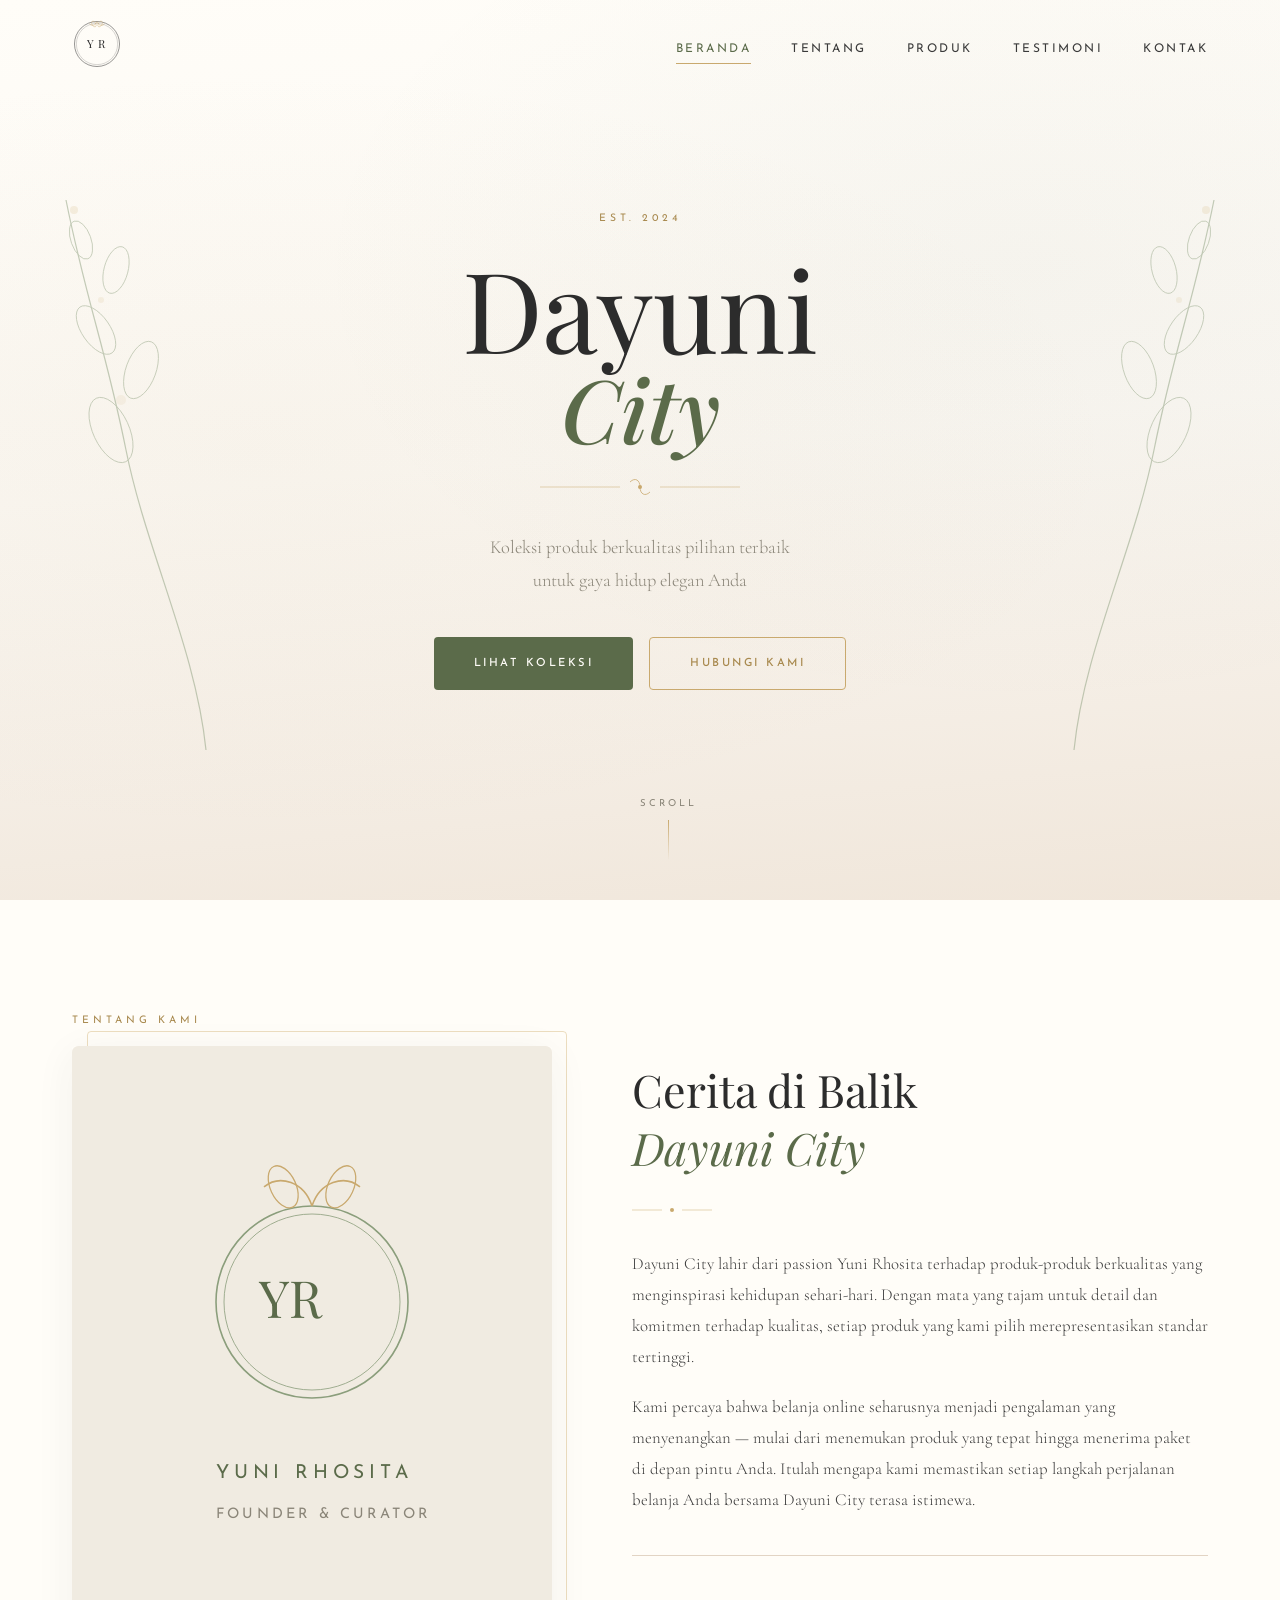
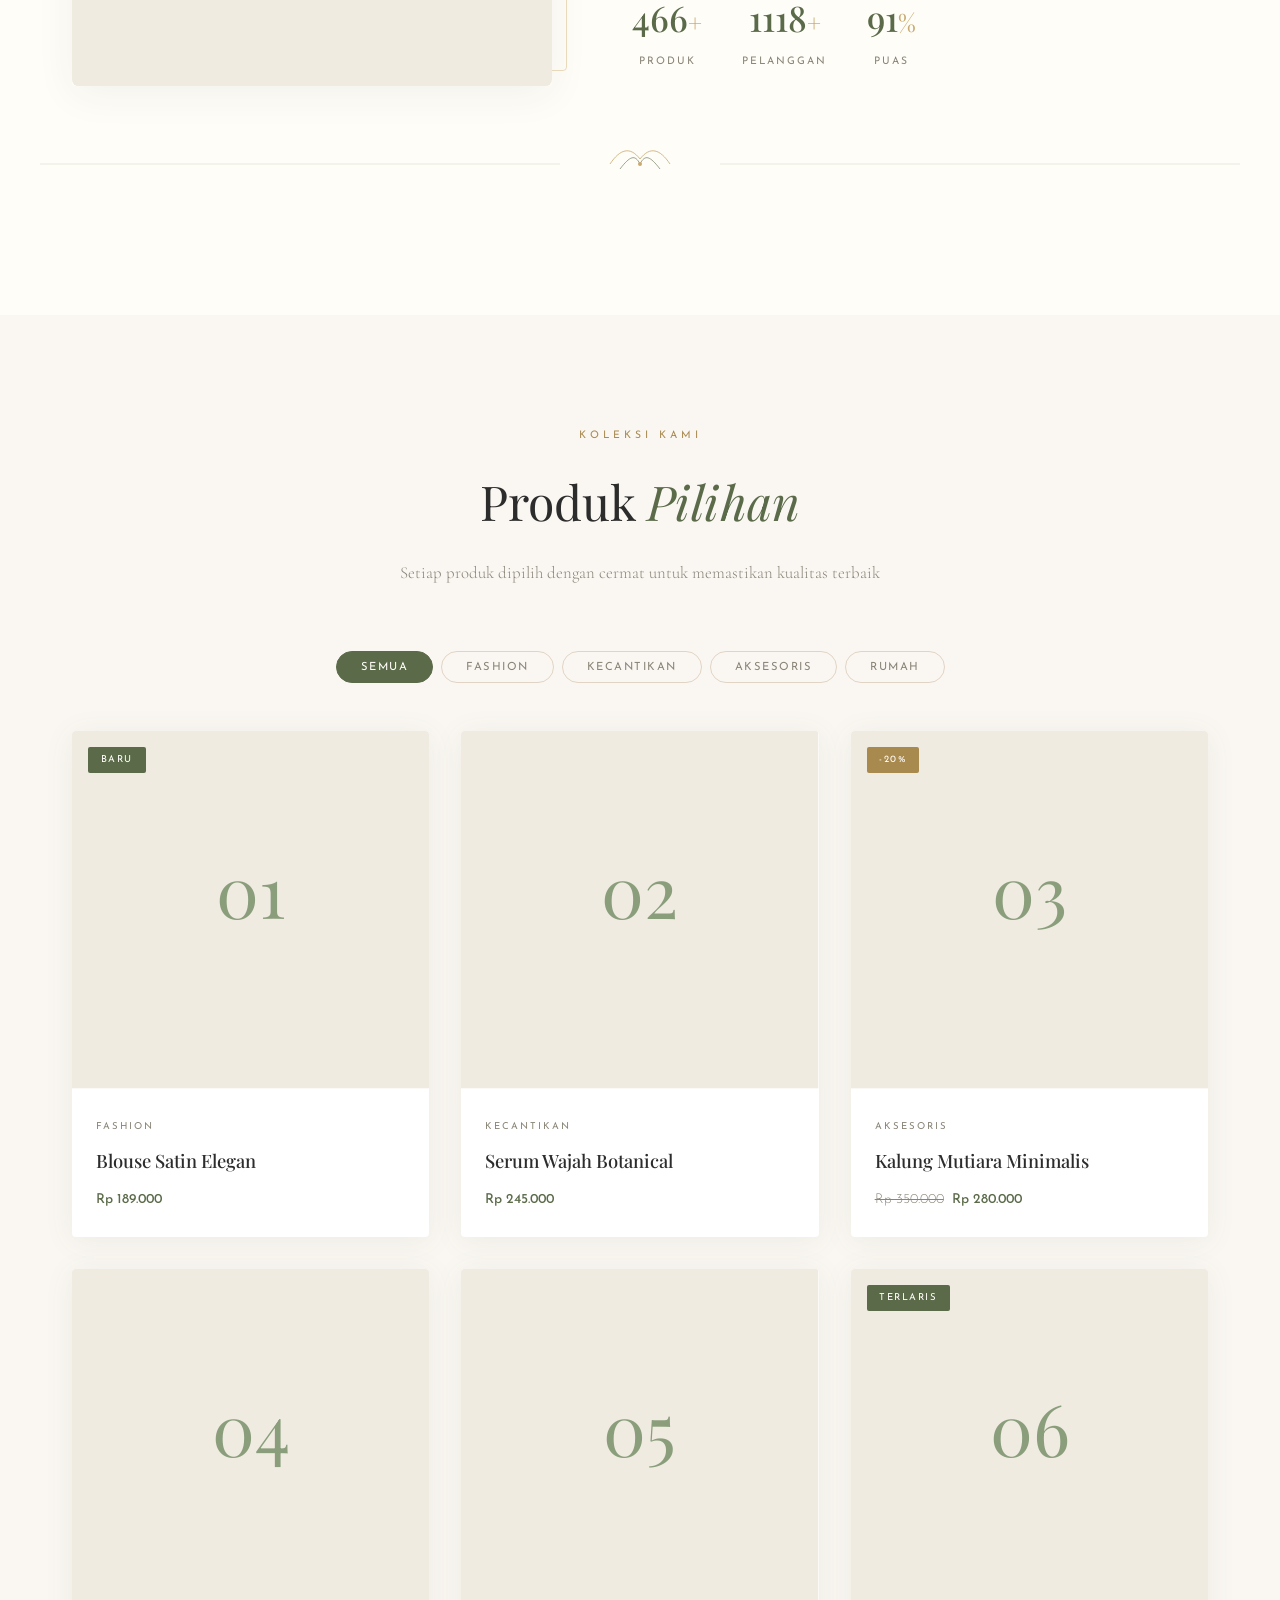
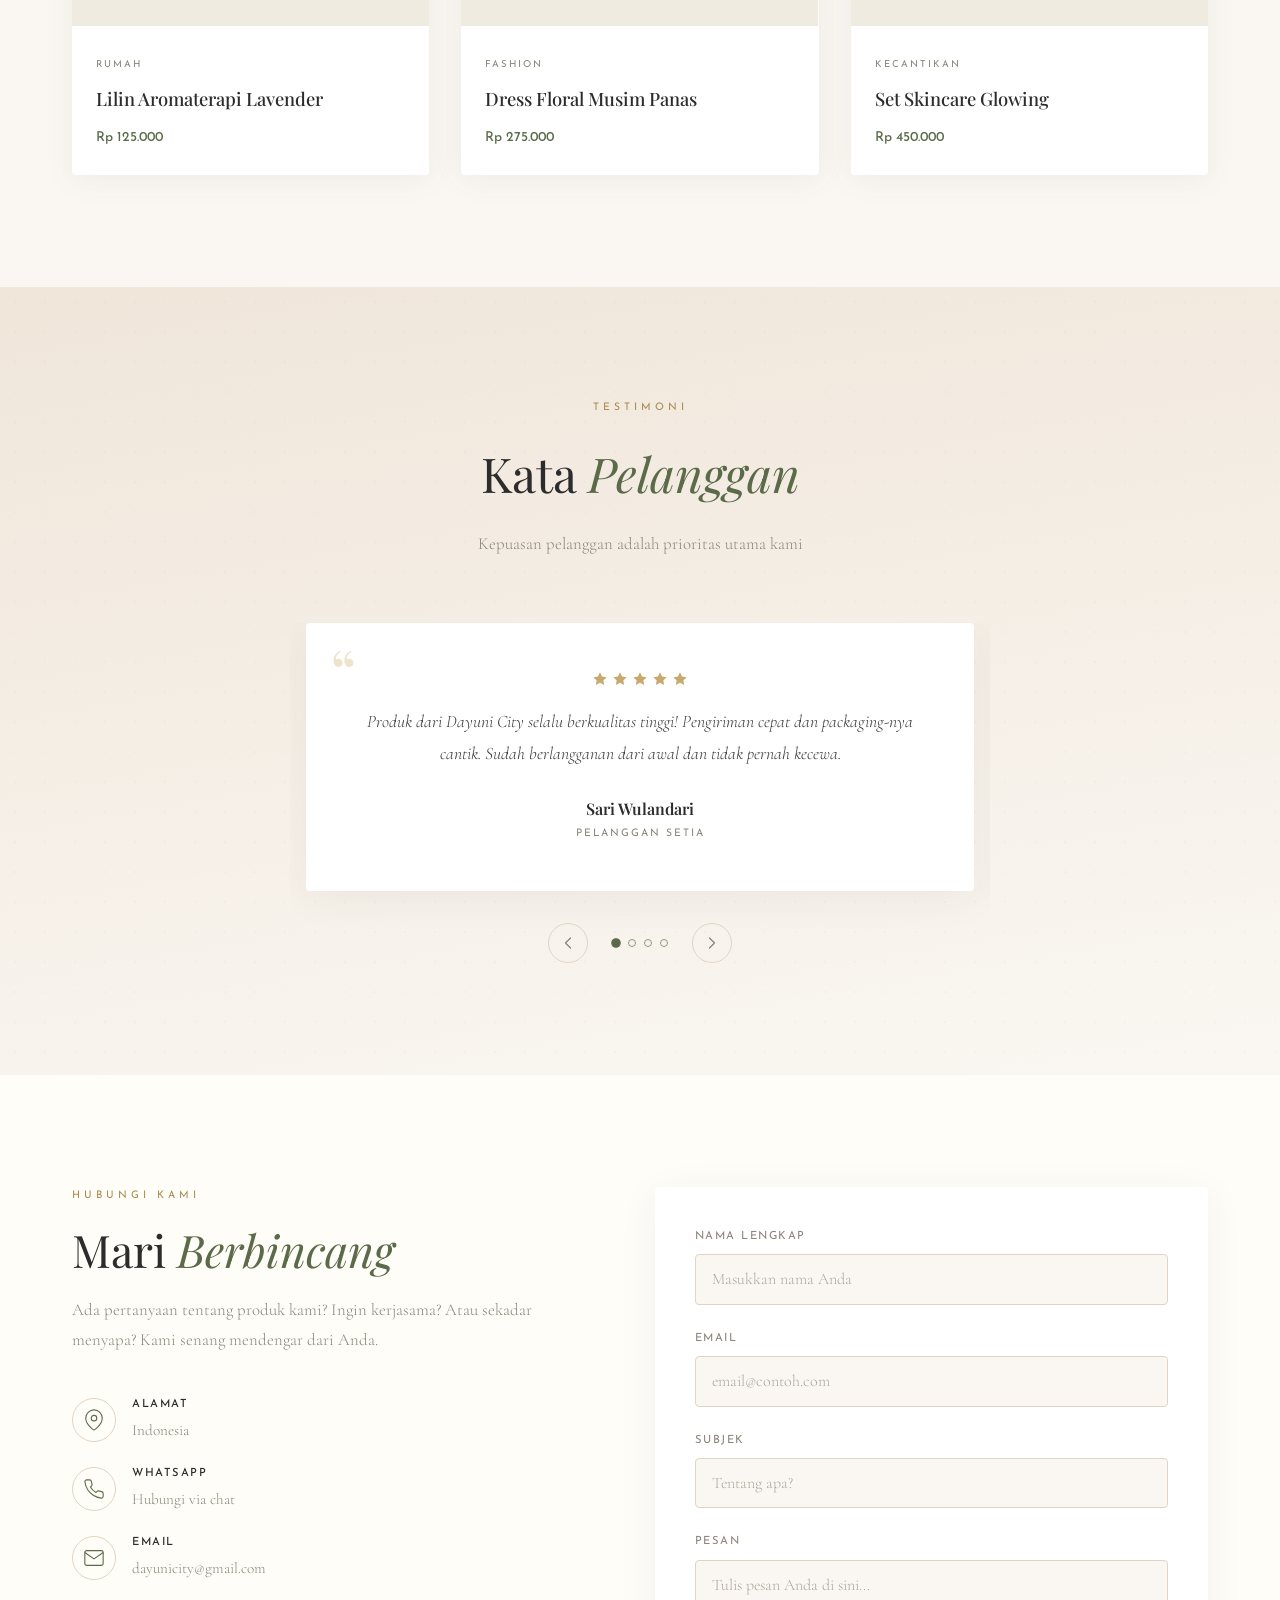
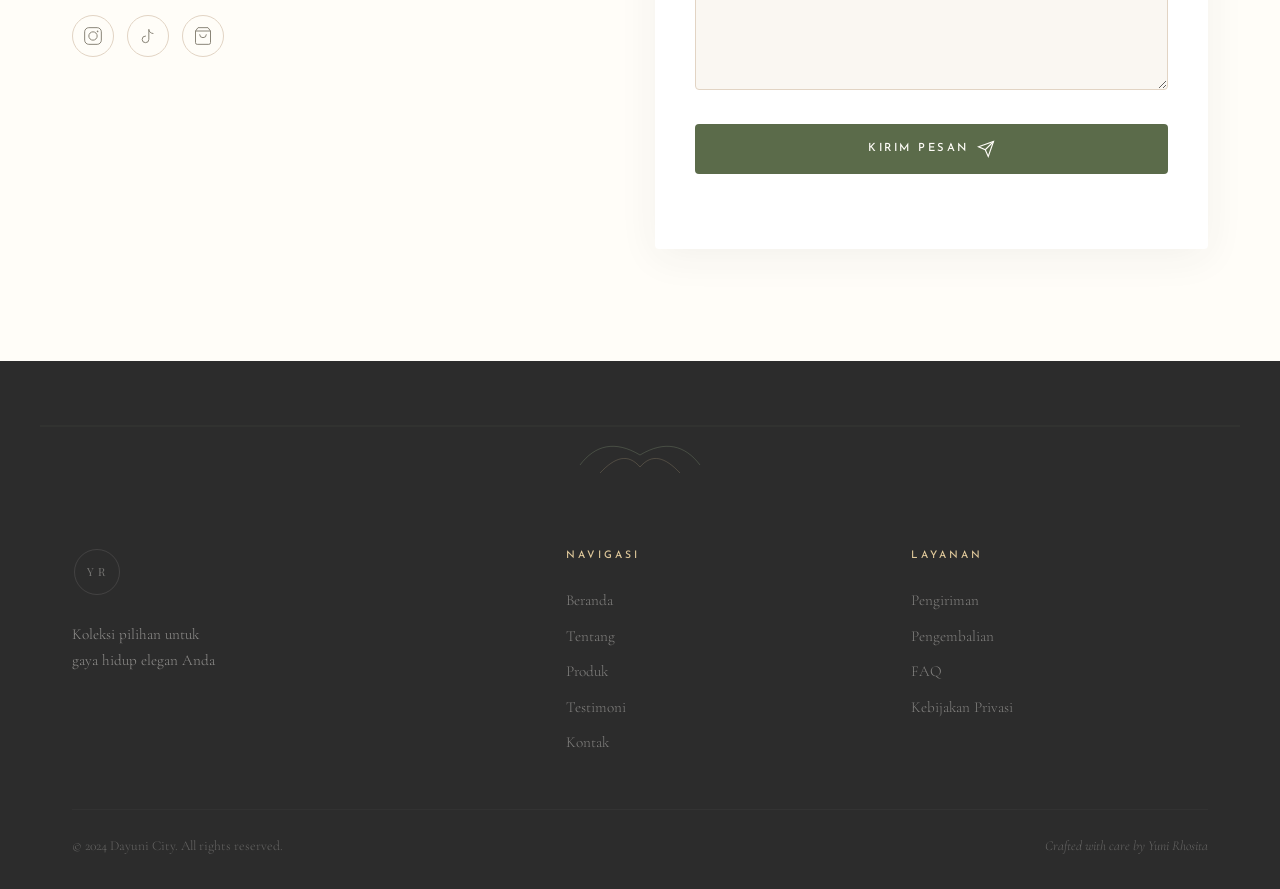
==== index.html @ 839a608d "Initial Dayuni City website - elegant botanical theme" ====
<!DOCTYPE html>
<html lang="id">
<head>
  <meta charset="UTF-8">
  <meta name="viewport" content="width=device-width, initial-scale=1.0">
  <title>Dayuni City — Olshop Terpercaya by Yuni Rhosita</title>
  <meta name="description" content="Dayuni City adalah toko online terpercaya yang menyediakan produk berkualitas pilihan Yuni Rhosita. Belanja mudah, aman, dan elegan.">
  <meta name="keywords" content="Dayuni City, Yuni Rhosita, olshop, toko online, belanja online, produk berkualitas">
  <meta name="author" content="Yuni Rhosita">
  <meta property="og:title" content="Dayuni City — Olshop Terpercaya">
  <meta property="og:description" content="Belanja produk berkualitas pilihan Yuni Rhosita. Aman, mudah, dan elegan.">
  <meta property="og:type" content="website">
  <link rel="preconnect" href="https://fonts.googleapis.com">
  <link rel="preconnect" href="https://fonts.gstatic.com" crossorigin>
  <link href="https://fonts.googleapis.com/css2?family=Cormorant+Garamond:ital,wght@0,300;0,400;0,500;0,600;0,700;1,300;1,400;1,500&family=Playfair+Display:ital,wght@0,400;0,500;0,600;0,700;1,400;1,500;1,600&family=Josefin+Sans:wght@300;400;500;600&display=swap" rel="stylesheet">
  <link rel="stylesheet" href="css/style.css">
</head>
<body>

  <!-- Botanical Overlay Loader -->
  <div class="page-loader" id="pageLoader">
    <div class="loader-botanical">
      <svg viewBox="0 0 120 120" class="loader-leaf">
        <path d="M60 10 C30 30, 15 60, 60 110 C105 60, 90 30, 60 10Z" fill="none" stroke="currentColor" stroke-width="1"/>
        <path d="M60 25 C60 25, 60 95, 60 95" fill="none" stroke="currentColor" stroke-width="0.8"/>
        <path d="M60 40 C45 35, 35 45, 60 55" fill="none" stroke="currentColor" stroke-width="0.6"/>
        <path d="M60 40 C75 35, 85 45, 60 55" fill="none" stroke="currentColor" stroke-width="0.6"/>
        <path d="M60 60 C42 55, 30 65, 60 75" fill="none" stroke="currentColor" stroke-width="0.6"/>
        <path d="M60 60 C78 55, 90 65, 60 75" fill="none" stroke="currentColor" stroke-width="0.6"/>
      </svg>
      <span class="loader-text">Dayuni City</span>
    </div>
  </div>

  <!-- Navigation -->
  <nav class="main-nav" id="mainNav">
    <div class="nav-inner">
      <a href="#beranda" class="nav-logo">
        <svg viewBox="0 0 80 80" class="logo-svg">
          <circle cx="40" cy="40" r="36" fill="none" stroke="currentColor" stroke-width="0.8"/>
          <circle cx="40" cy="40" r="33" fill="none" stroke="currentColor" stroke-width="0.3"/>
          <!-- Botanical accent top -->
          <path d="M40 4 C38 10, 32 12, 28 8" fill="none" stroke="var(--gold)" stroke-width="0.8"/>
          <path d="M40 4 C42 10, 48 12, 52 8" fill="none" stroke="var(--gold)" stroke-width="0.8"/>
          <ellipse cx="35" cy="8" rx="3" ry="5" transform="rotate(-30 35 8)" fill="none" stroke="var(--gold)" stroke-width="0.6"/>
          <ellipse cx="45" cy="8" rx="3" ry="5" transform="rotate(30 45 8)" fill="none" stroke="var(--gold)" stroke-width="0.6"/>
          <!-- YR Letters -->
          <text x="24" y="46" font-family="'Playfair Display', serif" font-size="18" font-weight="400" fill="currentColor">Y</text>
          <text x="42" y="46" font-family="'Playfair Display', serif" font-size="18" font-weight="400" fill="currentColor">R</text>
        </svg>
      </a>

      <button class="nav-toggle" id="navToggle" aria-label="Toggle menu">
        <span></span>
        <span></span>
        <span></span>
      </button>

      <div class="nav-links" id="navLinks">
        <a href="#beranda" class="nav-link active" data-section="beranda">Beranda</a>
        <a href="#tentang" class="nav-link" data-section="tentang">Tentang</a>
        <a href="#produk" class="nav-link" data-section="produk">Produk</a>
        <a href="#testimoni" class="nav-link" data-section="testimoni">Testimoni</a>
        <a href="#kontak" class="nav-link" data-section="kontak">Kontak</a>
      </div>
    </div>
  </nav>

  <!-- Hero / Beranda -->
  <section class="hero" id="beranda">
    <div class="hero-botanical-left">
      <svg viewBox="0 0 200 600" class="botanical-branch">
        <path d="M180 600 C170 500, 120 400, 100 300 C80 200, 60 150, 40 50" fill="none" stroke="var(--olive-light)" stroke-width="1.2"/>
        <ellipse cx="85" cy="280" rx="18" ry="35" transform="rotate(-25 85 280)" fill="none" stroke="var(--olive-light)" stroke-width="0.8"/>
        <ellipse cx="115" cy="220" rx="15" ry="30" transform="rotate(20 115 220)" fill="none" stroke="var(--olive-light)" stroke-width="0.8"/>
        <ellipse cx="70" cy="180" rx="14" ry="28" transform="rotate(-35 70 180)" fill="none" stroke="var(--olive-light)" stroke-width="0.8"/>
        <ellipse cx="90" cy="120" rx="12" ry="24" transform="rotate(15 90 120)" fill="none" stroke="var(--olive-light)" stroke-width="0.8"/>
        <ellipse cx="55" cy="90" rx="10" ry="20" transform="rotate(-20 55 90)" fill="none" stroke="var(--olive-light)" stroke-width="0.8"/>
        <circle cx="48" cy="60" r="4" fill="var(--gold-light)" opacity="0.5"/>
        <circle cx="75" cy="150" r="3" fill="var(--gold-light)" opacity="0.4"/>
        <circle cx="95" cy="250" r="5" fill="var(--gold-light)" opacity="0.3"/>
      </svg>
    </div>
    <div class="hero-botanical-right">
      <svg viewBox="0 0 200 600" class="botanical-branch">
        <path d="M20 600 C30 500, 80 400, 100 300 C120 200, 140 150, 160 50" fill="none" stroke="var(--olive-light)" stroke-width="1.2"/>
        <ellipse cx="115" cy="280" rx="18" ry="35" transform="rotate(25 115 280)" fill="none" stroke="var(--olive-light)" stroke-width="0.8"/>
        <ellipse cx="85" cy="220" rx="15" ry="30" transform="rotate(-20 85 220)" fill="none" stroke="var(--olive-light)" stroke-width="0.8"/>
        <ellipse cx="130" cy="180" rx="14" ry="28" transform="rotate(35 130 180)" fill="none" stroke="var(--olive-light)" stroke-width="0.8"/>
        <ellipse cx="110" cy="120" rx="12" ry="24" transform="rotate(-15 110 120)" fill="none" stroke="var(--olive-light)" stroke-width="0.8"/>
        <ellipse cx="145" cy="90" rx="10" ry="20" transform="rotate(20 145 90)" fill="none" stroke="var(--olive-light)" stroke-width="0.8"/>
        <circle cx="152" cy="60" r="4" fill="var(--gold-light)" opacity="0.5"/>
        <circle cx="125" cy="150" r="3" fill="var(--gold-light)" opacity="0.4"/>
      </svg>
    </div>

    <div class="hero-content reveal">
      <div class="hero-badge">Est. 2024</div>
      <h1 class="hero-title">
        <span class="hero-title-line">Dayuni</span>
        <span class="hero-title-line hero-title-accent">City</span>
      </h1>
      <div class="hero-divider">
        <svg viewBox="0 0 200 20" class="divider-svg">
          <line x1="0" y1="10" x2="80" y2="10" stroke="var(--gold)" stroke-width="0.5"/>
          <path d="M90 5 C95 0, 100 3, 100 10 C100 17, 105 20, 110 15" fill="none" stroke="var(--gold)" stroke-width="0.8"/>
          <circle cx="100" cy="10" r="2" fill="var(--gold)"/>
          <line x1="120" y1="10" x2="200" y2="10" stroke="var(--gold)" stroke-width="0.5"/>
        </svg>
      </div>
      <p class="hero-subtitle">Koleksi produk berkualitas pilihan terbaik<br>untuk gaya hidup elegan Anda</p>
      <div class="hero-actions">
        <a href="#produk" class="btn btn-primary">Lihat Koleksi</a>
        <a href="#kontak" class="btn btn-outline">Hubungi Kami</a>
      </div>
    </div>

    <div class="hero-scroll-indicator">
      <span>Scroll</span>
      <div class="scroll-line"></div>
    </div>
  </section>

  <!-- About / Tentang -->
  <section class="section section-about" id="tentang">
    <div class="container">
      <div class="section-label reveal">Tentang Kami</div>
      <div class="about-grid">
        <div class="about-image-col reveal">
          <div class="about-image-frame">
            <div class="about-image-placeholder">
              <svg viewBox="0 0 300 400" class="placeholder-botanical">
                <rect x="0" y="0" width="300" height="400" fill="var(--cream-dark)" rx="4"/>
                <circle cx="150" cy="160" r="60" fill="none" stroke="var(--olive-light)" stroke-width="1"/>
                <circle cx="150" cy="160" r="55" fill="none" stroke="var(--olive-light)" stroke-width="0.5"/>
                <text x="117" y="170" font-family="'Playfair Display', serif" font-size="32" fill="var(--olive)">YR</text>
                <path d="M150 100 C145 85, 130 80, 120 88" fill="none" stroke="var(--gold)" stroke-width="1"/>
                <path d="M150 100 C155 85, 170 80, 180 88" fill="none" stroke="var(--gold)" stroke-width="1"/>
                <ellipse cx="132" cy="88" rx="8" ry="14" transform="rotate(-25 132 88)" fill="none" stroke="var(--gold)" stroke-width="0.8"/>
                <ellipse cx="168" cy="88" rx="8" ry="14" transform="rotate(25 168 88)" fill="none" stroke="var(--gold)" stroke-width="0.8"/>
                <text x="90" y="270" font-family="'Josefin Sans', sans-serif" font-size="12" fill="var(--olive)" letter-spacing="3">YUNI RHOSITA</text>
                <text x="90" y="295" font-family="'Josefin Sans', sans-serif" font-size="9" fill="var(--text-muted)" letter-spacing="2">FOUNDER &amp; CURATOR</text>
              </svg>
            </div>
            <div class="about-image-accent"></div>
          </div>
        </div>

        <div class="about-text-col reveal" style="--delay: 0.2s">
          <h2 class="about-heading">
            Cerita di Balik<br>
            <em>Dayuni City</em>
          </h2>
          <div class="about-divider-small">
            <svg viewBox="0 0 80 8">
              <line x1="0" y1="4" x2="30" y2="4" stroke="var(--gold)" stroke-width="0.5"/>
              <circle cx="40" cy="4" r="2" fill="var(--gold)"/>
              <line x1="50" y1="4" x2="80" y2="4" stroke="var(--gold)" stroke-width="0.5"/>
            </svg>
          </div>
          <p class="about-text">
            Dayuni City lahir dari passion Yuni Rhosita terhadap produk-produk berkualitas yang menginspirasi kehidupan sehari-hari. Dengan mata yang tajam untuk detail dan komitmen terhadap kualitas, setiap produk yang kami pilih merepresentasikan standar tertinggi.
          </p>
          <p class="about-text">
            Kami percaya bahwa belanja online seharusnya menjadi pengalaman yang menyenangkan — mulai dari menemukan produk yang tepat hingga menerima paket di depan pintu Anda. Itulah mengapa kami memastikan setiap langkah perjalanan belanja Anda bersama Dayuni City terasa istimewa.
          </p>
          <div class="about-stats">
            <div class="stat">
              <span class="stat-number" data-count="500">0</span><span class="stat-suffix">+</span>
              <span class="stat-label">Produk</span>
            </div>
            <div class="stat">
              <span class="stat-number" data-count="1200">0</span><span class="stat-suffix">+</span>
              <span class="stat-label">Pelanggan</span>
            </div>
            <div class="stat">
              <span class="stat-number" data-count="98">0</span><span class="stat-suffix">%</span>
              <span class="stat-label">Puas</span>
            </div>
          </div>
        </div>
      </div>
    </div>

    <!-- Botanical divider -->
    <div class="section-botanical-divider">
      <svg viewBox="0 0 1200 60">
        <line x1="0" y1="30" x2="520" y2="30" stroke="var(--olive-light)" stroke-width="0.4" opacity="0.5"/>
        <g transform="translate(600, 30)">
          <path d="M-30 0 C-20 -15, -10 -18, 0 -5" fill="none" stroke="var(--gold)" stroke-width="0.8"/>
          <path d="M30 0 C20 -15, 10 -18, 0 -5" fill="none" stroke="var(--gold)" stroke-width="0.8"/>
          <path d="M-20 5 C-10 -8, -5 -10, 0 0" fill="none" stroke="var(--olive)" stroke-width="0.6"/>
          <path d="M20 5 C10 -8, 5 -10, 0 0" fill="none" stroke="var(--olive)" stroke-width="0.6"/>
          <circle cx="0" cy="0" r="2" fill="var(--gold)"/>
        </g>
        <line x1="680" y1="30" x2="1200" y2="30" stroke="var(--olive-light)" stroke-width="0.4" opacity="0.5"/>
      </svg>
    </div>
  </section>

  <!-- Products / Produk -->
  <section class="section section-products" id="produk">
    <div class="container">
      <div class="section-header reveal">
        <div class="section-label">Koleksi Kami</div>
        <h2 class="section-title">Produk <em>Pilihan</em></h2>
        <p class="section-desc">Setiap produk dipilih dengan cermat untuk memastikan kualitas terbaik</p>
      </div>

      <div class="product-filters reveal" style="--delay: 0.1s">
        <button class="filter-btn active" data-filter="semua">Semua</button>
        <button class="filter-btn" data-filter="fashion">Fashion</button>
        <button class="filter-btn" data-filter="kecantikan">Kecantikan</button>
        <button class="filter-btn" data-filter="aksesoris">Aksesoris</button>
        <button class="filter-btn" data-filter="rumah">Rumah</button>
      </div>

      <div class="products-grid" id="productsGrid">
        <!-- Product 1 -->
        <div class="product-card reveal" data-category="fashion" style="--delay: 0.1s">
          <div class="product-image">
            <div class="product-placeholder" style="--hue: 35">
              <svg viewBox="0 0 200 200"><rect width="200" height="200" fill="var(--cream-dark)"/><text x="100" y="105" text-anchor="middle" font-family="'Playfair Display',serif" font-size="40" fill="var(--olive-light)">01</text></svg>
            </div>
            <div class="product-overlay">
              <span class="product-quick-view">Lihat Detail</span>
            </div>
            <span class="product-badge">Baru</span>
          </div>
          <div class="product-info">
            <span class="product-category">Fashion</span>
            <h3 class="product-name">Blouse Satin Elegan</h3>
            <span class="product-price">Rp 189.000</span>
          </div>
        </div>

        <!-- Product 2 -->
        <div class="product-card reveal" data-category="kecantikan" style="--delay: 0.15s">
          <div class="product-image">
            <div class="product-placeholder" style="--hue: 85">
              <svg viewBox="0 0 200 200"><rect width="200" height="200" fill="var(--cream-dark)"/><text x="100" y="105" text-anchor="middle" font-family="'Playfair Display',serif" font-size="40" fill="var(--olive-light)">02</text></svg>
            </div>
            <div class="product-overlay">
              <span class="product-quick-view">Lihat Detail</span>
            </div>
          </div>
          <div class="product-info">
            <span class="product-category">Kecantikan</span>
            <h3 class="product-name">Serum Wajah Botanical</h3>
            <span class="product-price">Rp 245.000</span>
          </div>
        </div>

        <!-- Product 3 -->
        <div class="product-card reveal" data-category="aksesoris" style="--delay: 0.2s">
          <div class="product-image">
            <div class="product-placeholder" style="--hue: 45">
              <svg viewBox="0 0 200 200"><rect width="200" height="200" fill="var(--cream-dark)"/><text x="100" y="105" text-anchor="middle" font-family="'Playfair Display',serif" font-size="40" fill="var(--olive-light)">03</text></svg>
            </div>
            <div class="product-overlay">
              <span class="product-quick-view">Lihat Detail</span>
            </div>
            <span class="product-badge badge-sale">-20%</span>
          </div>
          <div class="product-info">
            <span class="product-category">Aksesoris</span>
            <h3 class="product-name">Kalung Mutiara Minimalis</h3>
            <span class="product-price"><del>Rp 350.000</del> Rp 280.000</span>
          </div>
        </div>

        <!-- Product 4 -->
        <div class="product-card reveal" data-category="rumah" style="--delay: 0.25s">
          <div class="product-image">
            <div class="product-placeholder" style="--hue: 120">
              <svg viewBox="0 0 200 200"><rect width="200" height="200" fill="var(--cream-dark)"/><text x="100" y="105" text-anchor="middle" font-family="'Playfair Display',serif" font-size="40" fill="var(--olive-light)">04</text></svg>
            </div>
            <div class="product-overlay">
              <span class="product-quick-view">Lihat Detail</span>
            </div>
          </div>
          <div class="product-info">
            <span class="product-category">Rumah</span>
            <h3 class="product-name">Lilin Aromaterapi Lavender</h3>
            <span class="product-price">Rp 125.000</span>
          </div>
        </div>

        <!-- Product 5 -->
        <div class="product-card reveal" data-category="fashion" style="--delay: 0.3s">
          <div class="product-image">
            <div class="product-placeholder" style="--hue: 15">
              <svg viewBox="0 0 200 200"><rect width="200" height="200" fill="var(--cream-dark)"/><text x="100" y="105" text-anchor="middle" font-family="'Playfair Display',serif" font-size="40" fill="var(--olive-light)">05</text></svg>
            </div>
            <div class="product-overlay">
              <span class="product-quick-view">Lihat Detail</span>
            </div>
          </div>
          <div class="product-info">
            <span class="product-category">Fashion</span>
            <h3 class="product-name">Dress Floral Musim Panas</h3>
            <span class="product-price">Rp 275.000</span>
          </div>
        </div>

        <!-- Product 6 -->
        <div class="product-card reveal" data-category="kecantikan" style="--delay: 0.35s">
          <div class="product-image">
            <div class="product-placeholder" style="--hue: 340">
              <svg viewBox="0 0 200 200"><rect width="200" height="200" fill="var(--cream-dark)"/><text x="100" y="105" text-anchor="middle" font-family="'Playfair Display',serif" font-size="40" fill="var(--olive-light)">06</text></svg>
            </div>
            <div class="product-overlay">
              <span class="product-quick-view">Lihat Detail</span>
            </div>
            <span class="product-badge">Terlaris</span>
          </div>
          <div class="product-info">
            <span class="product-category">Kecantikan</span>
            <h3 class="product-name">Set Skincare Glowing</h3>
            <span class="product-price">Rp 450.000</span>
          </div>
        </div>
      </div>
    </div>
  </section>

  <!-- Testimonials / Testimoni -->
  <section class="section section-testimonials" id="testimoni">
    <div class="testimonial-bg-pattern"></div>
    <div class="container">
      <div class="section-header reveal">
        <div class="section-label">Testimoni</div>
        <h2 class="section-title">Kata <em>Pelanggan</em></h2>
        <p class="section-desc">Kepuasan pelanggan adalah prioritas utama kami</p>
      </div>

      <div class="testimonials-carousel reveal" style="--delay: 0.15s">
        <div class="testimonials-track" id="testimonialsTrack">
          <!-- Testimonials loaded via JS -->
        </div>
        <div class="testimonials-nav">
          <button class="carousel-btn carousel-prev" id="prevTestimonial" aria-label="Sebelumnya">
            <svg viewBox="0 0 24 24" width="20" height="20"><path d="M15 18l-6-6 6-6" fill="none" stroke="currentColor" stroke-width="1.5" stroke-linecap="round" stroke-linejoin="round"/></svg>
          </button>
          <div class="carousel-dots" id="carouselDots"></div>
          <button class="carousel-btn carousel-next" id="nextTestimonial" aria-label="Selanjutnya">
            <svg viewBox="0 0 24 24" width="20" height="20"><path d="M9 18l6-6-6-6" fill="none" stroke="currentColor" stroke-width="1.5" stroke-linecap="round" stroke-linejoin="round"/></svg>
          </button>
        </div>
      </div>
    </div>
  </section>

  <!-- Contact / Kontak -->
  <section class="section section-contact" id="kontak">
    <div class="container">
      <div class="contact-grid">
        <div class="contact-info-col reveal">
          <div class="section-label">Hubungi Kami</div>
          <h2 class="contact-heading">Mari <em>Berbincang</em></h2>
          <p class="contact-text">Ada pertanyaan tentang produk kami? Ingin kerjasama? Atau sekadar menyapa? Kami senang mendengar dari Anda.</p>

          <div class="contact-details">
            <div class="contact-item">
              <div class="contact-icon">
                <svg viewBox="0 0 24 24" width="22" height="22"><path d="M21 10c0 7-9 13-9 13s-9-6-9-13a9 9 0 0118 0z" fill="none" stroke="currentColor" stroke-width="1.2"/><circle cx="12" cy="10" r="3" fill="none" stroke="currentColor" stroke-width="1.2"/></svg>
              </div>
              <div>
                <strong>Alamat</strong>
                <span>Indonesia</span>
              </div>
            </div>
            <div class="contact-item">
              <div class="contact-icon">
                <svg viewBox="0 0 24 24" width="22" height="22"><path d="M22 16.92v3a2 2 0 01-2.18 2 19.79 19.79 0 01-8.63-3.07 19.5 19.5 0 01-6-6A19.79 19.79 0 012.12 4.18 2 2 0 014.11 2h3a2 2 0 012 1.72 12.84 12.84 0 00.7 2.81 2 2 0 01-.45 2.11L8.09 9.91a16 16 0 006 6l1.27-1.27a2 2 0 012.11-.45 12.84 12.84 0 002.81.7A2 2 0 0122 16.92z" fill="none" stroke="currentColor" stroke-width="1.2"/></svg>
              </div>
              <div>
                <strong>WhatsApp</strong>
                <span>Hubungi via chat</span>
              </div>
            </div>
            <div class="contact-item">
              <div class="contact-icon">
                <svg viewBox="0 0 24 24" width="22" height="22"><path d="M4 4h16c1.1 0 2 .9 2 2v12c0 1.1-.9 2-2 2H4c-1.1 0-2-.9-2-2V6c0-1.1.9-2 2-2z" fill="none" stroke="currentColor" stroke-width="1.2"/><polyline points="22,6 12,13 2,6" fill="none" stroke="currentColor" stroke-width="1.2"/></svg>
              </div>
              <div>
                <strong>Email</strong>
                <span>dayunicity@gmail.com</span>
              </div>
            </div>
          </div>

          <div class="social-links">
            <a href="#" class="social-link" aria-label="Instagram">
              <svg viewBox="0 0 24 24" width="20" height="20"><rect x="2" y="2" width="20" height="20" rx="5" ry="5" fill="none" stroke="currentColor" stroke-width="1.2"/><circle cx="12" cy="12" r="5" fill="none" stroke="currentColor" stroke-width="1.2"/><circle cx="17.5" cy="6.5" r="1" fill="currentColor"/></svg>
            </a>
            <a href="#" class="social-link" aria-label="TikTok">
              <svg viewBox="0 0 24 24" width="20" height="20"><path d="M9 12a4 4 0 104 4V4a5 5 0 005 5" fill="none" stroke="currentColor" stroke-width="1.2" stroke-linecap="round" stroke-linejoin="round"/></svg>
            </a>
            <a href="#" class="social-link" aria-label="Shopee">
              <svg viewBox="0 0 24 24" width="20" height="20"><path d="M6 2L3 6v14a2 2 0 002 2h14a2 2 0 002-2V6l-3-4z" fill="none" stroke="currentColor" stroke-width="1.2"/><line x1="3" y1="6" x2="21" y2="6" stroke="currentColor" stroke-width="1.2"/><path d="M16 10a4 4 0 01-8 0" fill="none" stroke="currentColor" stroke-width="1.2"/></svg>
            </a>
          </div>
        </div>

        <div class="contact-form-col reveal" style="--delay: 0.2s">
          <form class="contact-form" id="contactForm">
            <div class="form-group">
              <label for="nama">Nama Lengkap</label>
              <input type="text" id="nama" name="nama" required placeholder="Masukkan nama Anda">
            </div>
            <div class="form-group">
              <label for="email">Email</label>
              <input type="email" id="email" name="email" required placeholder="email@contoh.com">
            </div>
            <div class="form-group">
              <label for="subjek">Subjek</label>
              <input type="text" id="subjek" name="subjek" placeholder="Tentang apa?">
            </div>
            <div class="form-group">
              <label for="pesan">Pesan</label>
              <textarea id="pesan" name="pesan" rows="5" required placeholder="Tulis pesan Anda di sini..."></textarea>
            </div>
            <button type="submit" class="btn btn-primary btn-full">
              <span>Kirim Pesan</span>
              <svg viewBox="0 0 24 24" width="18" height="18"><line x1="22" y1="2" x2="11" y2="13" stroke="currentColor" stroke-width="1.5"/><polygon points="22 2 15 22 11 13 2 9 22 2" fill="none" stroke="currentColor" stroke-width="1.5"/></svg>
            </button>
            <div class="form-status" id="formStatus"></div>
          </form>
        </div>
      </div>
    </div>
  </section>

  <!-- Footer -->
  <footer class="main-footer">
    <div class="footer-botanical">
      <svg viewBox="0 0 1200 80">
        <line x1="0" y1="1" x2="1200" y2="1" stroke="var(--olive-light)" stroke-width="0.3" opacity="0.4"/>
        <g transform="translate(600, 40)">
          <path d="M-60 0 C-45 -20, -25 -25, 0 -10" fill="none" stroke="var(--olive-light)" stroke-width="0.6" opacity="0.5"/>
          <path d="M60 0 C45 -20, 25 -25, 0 -10" fill="none" stroke="var(--olive-light)" stroke-width="0.6" opacity="0.5"/>
          <path d="M-40 8 C-25 -8, -12 -12, 0 2" fill="none" stroke="var(--gold-light)" stroke-width="0.5" opacity="0.4"/>
          <path d="M40 8 C25 -8, 12 -12, 0 2" fill="none" stroke="var(--gold-light)" stroke-width="0.5" opacity="0.4"/>
        </g>
      </svg>
    </div>
    <div class="container">
      <div class="footer-grid">
        <div class="footer-brand">
          <svg viewBox="0 0 80 80" class="footer-logo">
            <circle cx="40" cy="40" r="36" fill="none" stroke="currentColor" stroke-width="0.6" opacity="0.6"/>
            <text x="24" y="46" font-family="'Playfair Display', serif" font-size="18" font-weight="400" fill="currentColor" opacity="0.7">Y</text>
            <text x="42" y="46" font-family="'Playfair Display', serif" font-size="18" font-weight="400" fill="currentColor" opacity="0.7">R</text>
          </svg>
          <p class="footer-tagline">Koleksi pilihan untuk<br>gaya hidup elegan Anda</p>
        </div>
        <div class="footer-nav">
          <h4>Navigasi</h4>
          <a href="#beranda">Beranda</a>
          <a href="#tentang">Tentang</a>
          <a href="#produk">Produk</a>
          <a href="#testimoni">Testimoni</a>
          <a href="#kontak">Kontak</a>
        </div>
        <div class="footer-nav">
          <h4>Layanan</h4>
          <a href="#">Pengiriman</a>
          <a href="#">Pengembalian</a>
          <a href="#">FAQ</a>
          <a href="#">Kebijakan Privasi</a>
        </div>
      </div>
      <div class="footer-bottom">
        <p>&copy; 2024 Dayuni City. All rights reserved.</p>
        <p class="footer-credit">Crafted with care by Yuni Rhosita</p>
      </div>
    </div>
  </footer>

  <!-- Back to top -->
  <button class="back-to-top" id="backToTop" aria-label="Kembali ke atas">
    <svg viewBox="0 0 24 24" width="20" height="20"><path d="M18 15l-6-6-6 6" fill="none" stroke="currentColor" stroke-width="1.5" stroke-linecap="round" stroke-linejoin="round"/></svg>
  </button>

  <script src="js/main.js"></script>
</body>
</html>
---- css/style.css ----
/* ============================================
   DAYUNI CITY — Botanical Luxury Theme
   ============================================ */

:root {
  --cream: #FAF7F2;
  --cream-dark: #F0EBE1;
  --ivory: #FFFDF8;
  --olive: #5B6B4A;
  --olive-dark: #47553A;
  --olive-light: #8B9E7C;
  --gold: #C9A96E;
  --gold-light: #DFC89A;
  --gold-dark: #A8894E;
  --charcoal: #2C2C2C;
  --text: #3A3A3A;
  --text-muted: #8A8578;
  --blush: #F0E6DA;
  --blush-dark: #E2D4C4;
  --white: #FFFFFF;
  --shadow-soft: 0 4px 30px rgba(91, 107, 74, 0.08);
  --shadow-card: 0 8px 40px rgba(44, 44, 44, 0.06);
  --shadow-hover: 0 12px 50px rgba(91, 107, 74, 0.12);
  --radius: 4px;
  --transition: 0.4s cubic-bezier(0.23, 1, 0.32, 1);
  --font-display: 'Playfair Display', Georgia, 'Times New Roman', serif;
  --font-body: 'Cormorant Garamond', Garamond, 'Times New Roman', serif;
  --font-sans: 'Josefin Sans', 'Helvetica Neue', sans-serif;
}

*, *::before, *::after {
  margin: 0;
  padding: 0;
  box-sizing: border-box;
}

html {
  scroll-behavior: smooth;
  font-size: 16px;
  -webkit-font-smoothing: antialiased;
  -moz-osx-font-smoothing: grayscale;
}

body {
  font-family: var(--font-body);
  font-weight: 400;
  font-size: 1.125rem;
  line-height: 1.7;
  color: var(--text);
  background-color: var(--cream);
  overflow-x: hidden;
}

img { max-width: 100%; height: auto; display: block; }
a { color: inherit; text-decoration: none; }
button { cursor: pointer; border: none; background: none; font-family: inherit; }

.container {
  max-width: 1200px;
  margin: 0 auto;
  padding: 0 2rem;
}

/* ============================================
   PAGE LOADER
   ============================================ */

.page-loader {
  position: fixed;
  inset: 0;
  background: var(--cream);
  display: flex;
  align-items: center;
  justify-content: center;
  z-index: 10000;
  transition: opacity 0.8s ease, visibility 0.8s ease;
}

.page-loader.hidden {
  opacity: 0;
  visibility: hidden;
}

.loader-botanical {
  text-align: center;
}

.loader-leaf {
  width: 60px;
  height: 60px;
  color: var(--olive);
  animation: loaderPulse 1.8s ease-in-out infinite;
}

@keyframes loaderPulse {
  0%, 100% { opacity: 0.4; transform: scale(0.95); }
  50% { opacity: 1; transform: scale(1.05); }
}

.loader-text {
  display: block;
  margin-top: 1rem;
  font-family: var(--font-display);
  font-size: 1rem;
  letter-spacing: 4px;
  color: var(--olive);
  text-transform: uppercase;
}

/* ============================================
   NAVIGATION
   ============================================ */

.main-nav {
  position: fixed;
  top: 0;
  left: 0;
  right: 0;
  z-index: 1000;
  padding: 1.2rem 0;
  transition: all var(--transition);
}

.main-nav.scrolled {
  background: rgba(250, 247, 242, 0.95);
  backdrop-filter: blur(20px);
  -webkit-backdrop-filter: blur(20px);
  padding: 0.8rem 0;
  box-shadow: 0 1px 0 rgba(91, 107, 74, 0.1);
}

.nav-inner {
  max-width: 1200px;
  margin: 0 auto;
  padding: 0 2rem;
  display: flex;
  align-items: center;
  justify-content: space-between;
}

.nav-logo {
  display: block;
  transition: opacity var(--transition);
}

.nav-logo:hover { opacity: 0.7; }

.logo-svg {
  width: 50px;
  height: 50px;
  color: var(--charcoal);
}

.nav-links {
  display: flex;
  gap: 2.5rem;
  align-items: center;
}

.nav-link {
  font-family: var(--font-sans);
  font-size: 0.75rem;
  font-weight: 400;
  letter-spacing: 2.5px;
  text-transform: uppercase;
  color: var(--text);
  position: relative;
  padding: 0.3rem 0;
  transition: color var(--transition);
}

.nav-link::after {
  content: '';
  position: absolute;
  bottom: 0;
  left: 0;
  width: 0;
  height: 1px;
  background: var(--gold);
  transition: width var(--transition);
}

.nav-link:hover, .nav-link.active { color: var(--olive); }
.nav-link:hover::after, .nav-link.active::after { width: 100%; }

.nav-toggle {
  display: none;
  flex-direction: column;
  gap: 5px;
  padding: 5px;
}

.nav-toggle span {
  display: block;
  width: 22px;
  height: 1.5px;
  background: var(--charcoal);
  transition: all 0.3s ease;
  transform-origin: center;
}

.nav-toggle.active span:nth-child(1) { transform: rotate(45deg) translate(4.5px, 4.5px); }
.nav-toggle.active span:nth-child(2) { opacity: 0; }
.nav-toggle.active span:nth-child(3) { transform: rotate(-45deg) translate(4.5px, -4.5px); }

/* ============================================
   HERO
   ============================================ */

.hero {
  min-height: 100vh;
  display: flex;
  align-items: center;
  justify-content: center;
  position: relative;
  background: linear-gradient(175deg, var(--ivory) 0%, var(--cream) 50%, var(--blush) 100%);
  overflow: hidden;
}

.hero::before {
  content: '';
  position: absolute;
  inset: 0;
  background:
    radial-gradient(ellipse at 20% 50%, rgba(201, 169, 110, 0.06) 0%, transparent 60%),
    radial-gradient(ellipse at 80% 30%, rgba(91, 107, 74, 0.04) 0%, transparent 50%);
  pointer-events: none;
}

.hero-botanical-left,
.hero-botanical-right {
  position: absolute;
  top: 0;
  height: 100%;
  width: 200px;
  pointer-events: none;
  opacity: 0.5;
}

.hero-botanical-left { left: 2%; }
.hero-botanical-right { right: 2%; }

.botanical-branch { width: 100%; height: 100%; }

.hero-content {
  text-align: center;
  position: relative;
  z-index: 2;
  padding: 2rem;
}

.hero-badge {
  font-family: var(--font-sans);
  font-size: 0.65rem;
  font-weight: 400;
  letter-spacing: 4px;
  text-transform: uppercase;
  color: var(--gold-dark);
  margin-bottom: 1.5rem;
  opacity: 0;
  animation: fadeUp 1s 0.5s ease forwards;
}

.hero-title {
  font-family: var(--font-display);
  font-weight: 400;
  line-height: 1;
  color: var(--charcoal);
  margin-bottom: 1.5rem;
}

.hero-title-line {
  display: block;
  font-size: clamp(3.5rem, 10vw, 7rem);
  opacity: 0;
  animation: fadeUp 1s 0.7s ease forwards;
}

.hero-title-accent {
  font-style: italic;
  color: var(--olive);
  font-weight: 500;
  font-size: clamp(3rem, 8vw, 5.5rem);
  opacity: 0;
  animation: fadeUp 1s 0.9s ease forwards;
}

.hero-divider {
  margin: 0 auto 1.5rem;
  width: 200px;
  opacity: 0;
  animation: fadeUp 1s 1s ease forwards;
}

.divider-svg { width: 100%; }

.hero-subtitle {
  font-family: var(--font-body);
  font-size: 1.15rem;
  font-weight: 300;
  color: var(--text-muted);
  line-height: 1.8;
  margin-bottom: 2.5rem;
  opacity: 0;
  animation: fadeUp 1s 1.1s ease forwards;
}

.hero-actions {
  display: flex;
  gap: 1rem;
  justify-content: center;
  flex-wrap: wrap;
  opacity: 0;
  animation: fadeUp 1s 1.3s ease forwards;
}

.hero-scroll-indicator {
  position: absolute;
  bottom: 2.5rem;
  left: 50%;
  transform: translateX(-50%);
  display: flex;
  flex-direction: column;
  align-items: center;
  gap: 0.5rem;
  opacity: 0;
  animation: fadeUp 1s 1.6s ease forwards;
}

.hero-scroll-indicator span {
  font-family: var(--font-sans);
  font-size: 0.6rem;
  letter-spacing: 3px;
  text-transform: uppercase;
  color: var(--text-muted);
}

.scroll-line {
  width: 1px;
  height: 40px;
  background: linear-gradient(to bottom, var(--gold), transparent);
  animation: scrollPulse 2s ease-in-out infinite;
}

@keyframes scrollPulse {
  0%, 100% { opacity: 0.3; transform: scaleY(0.6); }
  50% { opacity: 1; transform: scaleY(1); }
}

@keyframes fadeUp {
  from { opacity: 0; transform: translateY(25px); }
  to { opacity: 1; transform: translateY(0); }
}

/* ============================================
   BUTTONS
   ============================================ */

.btn {
  display: inline-flex;
  align-items: center;
  gap: 0.5rem;
  font-family: var(--font-sans);
  font-size: 0.7rem;
  font-weight: 500;
  letter-spacing: 2.5px;
  text-transform: uppercase;
  padding: 1rem 2.5rem;
  border-radius: var(--radius);
  transition: all var(--transition);
  position: relative;
  overflow: hidden;
}

.btn-primary {
  background: var(--olive);
  color: var(--ivory);
}

.btn-primary::before {
  content: '';
  position: absolute;
  inset: 0;
  background: var(--olive-dark);
  transform: translateX(-100%);
  transition: transform var(--transition);
}

.btn-primary:hover::before { transform: translateX(0); }
.btn-primary span, .btn-primary svg { position: relative; z-index: 1; }

.btn-outline {
  border: 1px solid var(--gold);
  color: var(--gold-dark);
  background: transparent;
}

.btn-outline:hover {
  background: var(--gold);
  color: var(--ivory);
}

.btn-full { width: 100%; justify-content: center; }

/* ============================================
   SECTIONS
   ============================================ */

.section {
  padding: 7rem 0;
  position: relative;
}

.section-label {
  font-family: var(--font-sans);
  font-size: 0.65rem;
  font-weight: 400;
  letter-spacing: 4px;
  text-transform: uppercase;
  color: var(--gold-dark);
  margin-bottom: 1rem;
}

.section-header {
  text-align: center;
  margin-bottom: 4rem;
}

.section-title {
  font-family: var(--font-display);
  font-size: clamp(2rem, 4vw, 3rem);
  font-weight: 400;
  color: var(--charcoal);
  margin-bottom: 1rem;
}

.section-title em {
  font-style: italic;
  color: var(--olive);
}

.section-desc {
  font-size: 1.05rem;
  font-weight: 300;
  color: var(--text-muted);
  max-width: 500px;
  margin: 0 auto;
}

.section-botanical-divider {
  margin-top: 3rem;
}

.section-botanical-divider svg { width: 100%; max-height: 60px; }

/* ============================================
   ABOUT
   ============================================ */

.section-about {
  background: var(--ivory);
}

.about-grid {
  display: grid;
  grid-template-columns: 1fr 1.2fr;
  gap: 5rem;
  align-items: center;
}

.about-image-frame {
  position: relative;
}

.about-image-placeholder {
  border-radius: var(--radius);
  overflow: hidden;
  box-shadow: var(--shadow-card);
}

.about-image-placeholder svg { width: 100%; display: block; }

.about-image-accent {
  position: absolute;
  top: -15px;
  right: -15px;
  bottom: 15px;
  left: 15px;
  border: 1px solid var(--gold-light);
  border-radius: var(--radius);
  z-index: -1;
  opacity: 0.6;
}

.about-heading {
  font-family: var(--font-display);
  font-size: clamp(1.8rem, 3.5vw, 2.8rem);
  font-weight: 400;
  color: var(--charcoal);
  line-height: 1.3;
  margin-bottom: 1rem;
}

.about-heading em {
  font-style: italic;
  color: var(--olive);
}

.about-divider-small {
  width: 80px;
  margin-bottom: 1.5rem;
}

.about-divider-small svg { width: 100%; }

.about-text {
  font-size: 1.05rem;
  font-weight: 300;
  color: var(--text);
  margin-bottom: 1.2rem;
  line-height: 1.85;
}

.about-stats {
  display: flex;
  gap: 2.5rem;
  margin-top: 2.5rem;
  padding-top: 2rem;
  border-top: 1px solid var(--blush-dark);
}

.stat {
  text-align: center;
}

.stat-number {
  font-family: var(--font-display);
  font-size: 2.2rem;
  font-weight: 500;
  color: var(--olive);
  display: inline;
}

.stat-suffix {
  font-family: var(--font-display);
  font-size: 1.5rem;
  color: var(--gold);
}

.stat-label {
  display: block;
  font-family: var(--font-sans);
  font-size: 0.65rem;
  letter-spacing: 2px;
  text-transform: uppercase;
  color: var(--text-muted);
  margin-top: 0.3rem;
}

/* ============================================
   PRODUCTS
   ============================================ */

.section-products {
  background: var(--cream);
}

.product-filters {
  display: flex;
  justify-content: center;
  gap: 0.5rem;
  margin-bottom: 3rem;
  flex-wrap: wrap;
}

.filter-btn {
  font-family: var(--font-sans);
  font-size: 0.7rem;
  font-weight: 400;
  letter-spacing: 1.5px;
  text-transform: uppercase;
  padding: 0.6rem 1.5rem;
  border: 1px solid var(--blush-dark);
  border-radius: 50px;
  color: var(--text-muted);
  transition: all var(--transition);
}

.filter-btn:hover, .filter-btn.active {
  background: var(--olive);
  color: var(--ivory);
  border-color: var(--olive);
}

.products-grid {
  display: grid;
  grid-template-columns: repeat(3, 1fr);
  gap: 2rem;
}

.product-card {
  background: var(--white);
  border-radius: var(--radius);
  overflow: hidden;
  transition: all var(--transition);
  box-shadow: var(--shadow-soft);
}

.product-card:hover {
  transform: translateY(-6px);
  box-shadow: var(--shadow-hover);
}

.product-card.hidden {
  display: none;
}

.product-image {
  position: relative;
  overflow: hidden;
  aspect-ratio: 1;
}

.product-placeholder {
  width: 100%;
  height: 100%;
}

.product-placeholder svg {
  width: 100%;
  height: 100%;
  object-fit: cover;
}

.product-overlay {
  position: absolute;
  inset: 0;
  background: rgba(91, 107, 74, 0.7);
  display: flex;
  align-items: center;
  justify-content: center;
  opacity: 0;
  transition: opacity var(--transition);
}

.product-card:hover .product-overlay { opacity: 1; }

.product-quick-view {
  font-family: var(--font-sans);
  font-size: 0.65rem;
  letter-spacing: 2px;
  text-transform: uppercase;
  color: var(--ivory);
  border: 1px solid rgba(255,255,255,0.5);
  padding: 0.6rem 1.5rem;
  border-radius: var(--radius);
  transform: translateY(10px);
  transition: transform var(--transition);
}

.product-card:hover .product-quick-view { transform: translateY(0); }

.product-badge {
  position: absolute;
  top: 1rem;
  left: 1rem;
  font-family: var(--font-sans);
  font-size: 0.6rem;
  letter-spacing: 1.5px;
  text-transform: uppercase;
  background: var(--olive);
  color: var(--ivory);
  padding: 0.3rem 0.8rem;
  border-radius: 2px;
}

.product-badge.badge-sale {
  background: var(--gold-dark);
}

.product-info {
  padding: 1.2rem 1.5rem 1.5rem;
}

.product-category {
  font-family: var(--font-sans);
  font-size: 0.6rem;
  letter-spacing: 2px;
  text-transform: uppercase;
  color: var(--text-muted);
}

.product-name {
  font-family: var(--font-display);
  font-size: 1.15rem;
  font-weight: 500;
  color: var(--charcoal);
  margin: 0.4rem 0;
}

.product-price {
  font-family: var(--font-sans);
  font-size: 0.85rem;
  font-weight: 500;
  color: var(--olive);
}

.product-price del {
  color: var(--text-muted);
  font-weight: 300;
  margin-right: 0.3rem;
}

/* ============================================
   TESTIMONIALS
   ============================================ */

.section-testimonials {
  background: linear-gradient(170deg, var(--blush) 0%, var(--cream) 100%);
  overflow: hidden;
}

.testimonial-bg-pattern {
  position: absolute;
  inset: 0;
  opacity: 0.03;
  background-image:
    radial-gradient(var(--olive) 1px, transparent 1px);
  background-size: 30px 30px;
  pointer-events: none;
}

.testimonials-carousel {
  max-width: 700px;
  margin: 0 auto;
  overflow: hidden;
}

.testimonials-track {
  display: flex;
  transition: transform 0.6s cubic-bezier(0.23, 1, 0.32, 1);
}

.testimonial-card {
  min-width: 100%;
  padding: 0 1rem;
}

.testimonial-inner {
  background: var(--white);
  border-radius: var(--radius);
  padding: 3rem;
  text-align: center;
  box-shadow: var(--shadow-card);
  position: relative;
}

.testimonial-inner::before {
  content: '\201C';
  position: absolute;
  top: 1rem;
  left: 1.5rem;
  font-family: var(--font-display);
  font-size: 4rem;
  color: var(--gold-light);
  line-height: 1;
  opacity: 0.5;
}

.testimonial-stars {
  display: flex;
  justify-content: center;
  gap: 4px;
  margin-bottom: 1.2rem;
}

.testimonial-stars svg {
  width: 16px;
  height: 16px;
  fill: var(--gold);
}

.testimonial-text {
  font-family: var(--font-body);
  font-size: 1.1rem;
  font-style: italic;
  font-weight: 300;
  color: var(--text);
  line-height: 1.85;
  margin-bottom: 1.5rem;
}

.testimonial-author {
  font-family: var(--font-display);
  font-size: 1rem;
  font-weight: 600;
  color: var(--charcoal);
}

.testimonial-role {
  font-family: var(--font-sans);
  font-size: 0.65rem;
  letter-spacing: 2px;
  text-transform: uppercase;
  color: var(--text-muted);
  margin-top: 0.2rem;
}

.testimonials-nav {
  display: flex;
  align-items: center;
  justify-content: center;
  gap: 1.5rem;
  margin-top: 2rem;
}

.carousel-btn {
  width: 40px;
  height: 40px;
  border: 1px solid var(--blush-dark);
  border-radius: 50%;
  display: flex;
  align-items: center;
  justify-content: center;
  color: var(--text-muted);
  transition: all var(--transition);
}

.carousel-btn:hover {
  border-color: var(--olive);
  color: var(--olive);
  background: var(--white);
}

.carousel-dots {
  display: flex;
  gap: 8px;
}

.carousel-dot {
  width: 8px;
  height: 8px;
  border-radius: 50%;
  border: 1px solid var(--olive-light);
  background: transparent;
  transition: all var(--transition);
  cursor: pointer;
  padding: 0;
}

.carousel-dot.active {
  background: var(--olive);
  border-color: var(--olive);
  transform: scale(1.2);
}

/* ============================================
   CONTACT
   ============================================ */

.section-contact {
  background: var(--ivory);
}

.contact-grid {
  display: grid;
  grid-template-columns: 1fr 1.1fr;
  gap: 5rem;
  align-items: start;
}

.contact-heading {
  font-family: var(--font-display);
  font-size: clamp(1.8rem, 3.5vw, 2.8rem);
  font-weight: 400;
  color: var(--charcoal);
  line-height: 1.3;
  margin-bottom: 1rem;
}

.contact-heading em {
  font-style: italic;
  color: var(--olive);
}

.contact-text {
  font-size: 1.05rem;
  font-weight: 300;
  color: var(--text-muted);
  margin-bottom: 2.5rem;
  line-height: 1.8;
}

.contact-details {
  display: flex;
  flex-direction: column;
  gap: 1.2rem;
  margin-bottom: 2rem;
}

.contact-item {
  display: flex;
  align-items: center;
  gap: 1rem;
}

.contact-icon {
  width: 44px;
  height: 44px;
  border: 1px solid var(--blush-dark);
  border-radius: 50%;
  display: flex;
  align-items: center;
  justify-content: center;
  color: var(--olive);
  flex-shrink: 0;
}

.contact-item strong {
  font-family: var(--font-sans);
  font-size: 0.7rem;
  font-weight: 500;
  letter-spacing: 1.5px;
  text-transform: uppercase;
  color: var(--charcoal);
  display: block;
}

.contact-item span {
  font-size: 0.95rem;
  font-weight: 300;
  color: var(--text-muted);
}

.social-links {
  display: flex;
  gap: 0.8rem;
}

.social-link {
  width: 42px;
  height: 42px;
  border: 1px solid var(--blush-dark);
  border-radius: 50%;
  display: flex;
  align-items: center;
  justify-content: center;
  color: var(--text-muted);
  transition: all var(--transition);
}

.social-link:hover {
  border-color: var(--olive);
  color: var(--olive);
  background: var(--cream);
}

/* Form */

.contact-form {
  background: var(--white);
  padding: 2.5rem;
  border-radius: var(--radius);
  box-shadow: var(--shadow-card);
}

.form-group {
  margin-bottom: 1.5rem;
}

.form-group label {
  display: block;
  font-family: var(--font-sans);
  font-size: 0.7rem;
  font-weight: 400;
  letter-spacing: 1.5px;
  text-transform: uppercase;
  color: var(--text-muted);
  margin-bottom: 0.5rem;
}

.form-group input,
.form-group textarea {
  width: 100%;
  font-family: var(--font-body);
  font-size: 1rem;
  padding: 0.9rem 1rem;
  border: 1px solid var(--blush-dark);
  border-radius: var(--radius);
  background: var(--cream);
  color: var(--text);
  transition: all var(--transition);
  outline: none;
}

.form-group input::placeholder,
.form-group textarea::placeholder {
  color: var(--text-muted);
  font-weight: 300;
  opacity: 0.7;
}

.form-group input:focus,
.form-group textarea:focus {
  border-color: var(--olive-light);
  background: var(--ivory);
  box-shadow: 0 0 0 3px rgba(91, 107, 74, 0.06);
}

.form-group textarea { resize: vertical; min-height: 120px; }

.form-status {
  margin-top: 1rem;
  font-family: var(--font-sans);
  font-size: 0.8rem;
  text-align: center;
  min-height: 1.2rem;
}

.form-status.success { color: var(--olive); }
.form-status.error { color: #c0392b; }

/* ============================================
   FOOTER
   ============================================ */

.main-footer {
  background: var(--charcoal);
  color: rgba(250, 247, 242, 0.7);
  padding: 4rem 0 2rem;
  position: relative;
}

.footer-botanical { margin-bottom: 2rem; }
.footer-botanical svg { width: 100%; max-height: 80px; }

.footer-grid {
  display: grid;
  grid-template-columns: 1.5fr 1fr 1fr;
  gap: 3rem;
  margin-bottom: 3rem;
}

.footer-logo {
  width: 50px;
  height: 50px;
  color: rgba(250, 247, 242, 0.5);
  margin-bottom: 1rem;
}

.footer-tagline {
  font-size: 0.95rem;
  font-weight: 300;
  line-height: 1.7;
  opacity: 0.7;
}

.footer-nav h4 {
  font-family: var(--font-sans);
  font-size: 0.65rem;
  font-weight: 500;
  letter-spacing: 3px;
  text-transform: uppercase;
  color: var(--gold-light);
  margin-bottom: 1.2rem;
}

.footer-nav a {
  display: block;
  font-size: 0.95rem;
  font-weight: 300;
  padding: 0.3rem 0;
  transition: color var(--transition);
  opacity: 0.6;
}

.footer-nav a:hover { opacity: 1; color: var(--gold-light); }

.footer-bottom {
  border-top: 1px solid rgba(250, 247, 242, 0.08);
  padding-top: 1.5rem;
  display: flex;
  justify-content: space-between;
  align-items: center;
  font-size: 0.85rem;
  font-weight: 300;
  opacity: 0.4;
}

.footer-credit {
  font-style: italic;
}

/* ============================================
   BACK TO TOP
   ============================================ */

.back-to-top {
  position: fixed;
  bottom: 2rem;
  right: 2rem;
  width: 44px;
  height: 44px;
  background: var(--olive);
  color: var(--ivory);
  border-radius: 50%;
  display: flex;
  align-items: center;
  justify-content: center;
  z-index: 500;
  opacity: 0;
  visibility: hidden;
  transform: translateY(10px);
  transition: all var(--transition);
  box-shadow: 0 4px 15px rgba(91, 107, 74, 0.3);
}

.back-to-top.visible {
  opacity: 1;
  visibility: visible;
  transform: translateY(0);
}

.back-to-top:hover {
  background: var(--olive-dark);
  transform: translateY(-3px);
}

/* ============================================
   REVEAL ANIMATIONS
   ============================================ */

.reveal {
  opacity: 0;
  transform: translateY(30px);
  transition: opacity 0.8s ease, transform 0.8s ease;
  transition-delay: var(--delay, 0s);
}

.reveal.visible {
  opacity: 1;
  transform: translateY(0);
}

/* ============================================
   RESPONSIVE
   ============================================ */

@media (max-width: 1024px) {
  .about-grid { grid-template-columns: 1fr; gap: 3rem; }
  .about-image-col { max-width: 400px; margin: 0 auto; }
  .contact-grid { grid-template-columns: 1fr; gap: 3rem; }
  .products-grid { grid-template-columns: repeat(2, 1fr); }
  .footer-grid { grid-template-columns: 1fr 1fr; gap: 2rem; }
}

@media (max-width: 768px) {
  .nav-toggle { display: flex; }

  .nav-links {
    position: fixed;
    top: 0;
    right: -100%;
    width: 280px;
    height: 100vh;
    background: var(--cream);
    flex-direction: column;
    justify-content: center;
    gap: 2rem;
    padding: 2rem;
    transition: right 0.4s ease;
    box-shadow: -10px 0 40px rgba(0,0,0,0.08);
  }

  .nav-links.open { right: 0; }

  .nav-link { font-size: 0.85rem; letter-spacing: 3px; }

  .hero-botanical-left,
  .hero-botanical-right { display: none; }

  .section { padding: 5rem 0; }

  .products-grid { grid-template-columns: repeat(2, 1fr); gap: 1rem; }

  .product-info { padding: 1rem; }
  .product-name { font-size: 1rem; }

  .about-stats { gap: 1.5rem; }

  .footer-grid { grid-template-columns: 1fr; text-align: center; }
  .footer-bottom { flex-direction: column; gap: 0.5rem; text-align: center; }

  .container { padding: 0 1.2rem; }

  .contact-form { padding: 1.8rem; }

  .testimonial-inner { padding: 2rem 1.5rem; }
}

@media (max-width: 480px) {
  .products-grid { grid-template-columns: 1fr; }

  .hero-title-line { font-size: 3rem; }
  .hero-title-accent { font-size: 2.5rem; }

  .about-stats {
    flex-direction: column;
    gap: 1rem;
    align-items: center;
  }

  .product-filters { gap: 0.3rem; }
  .filter-btn { padding: 0.5rem 1rem; font-size: 0.65rem; }
}
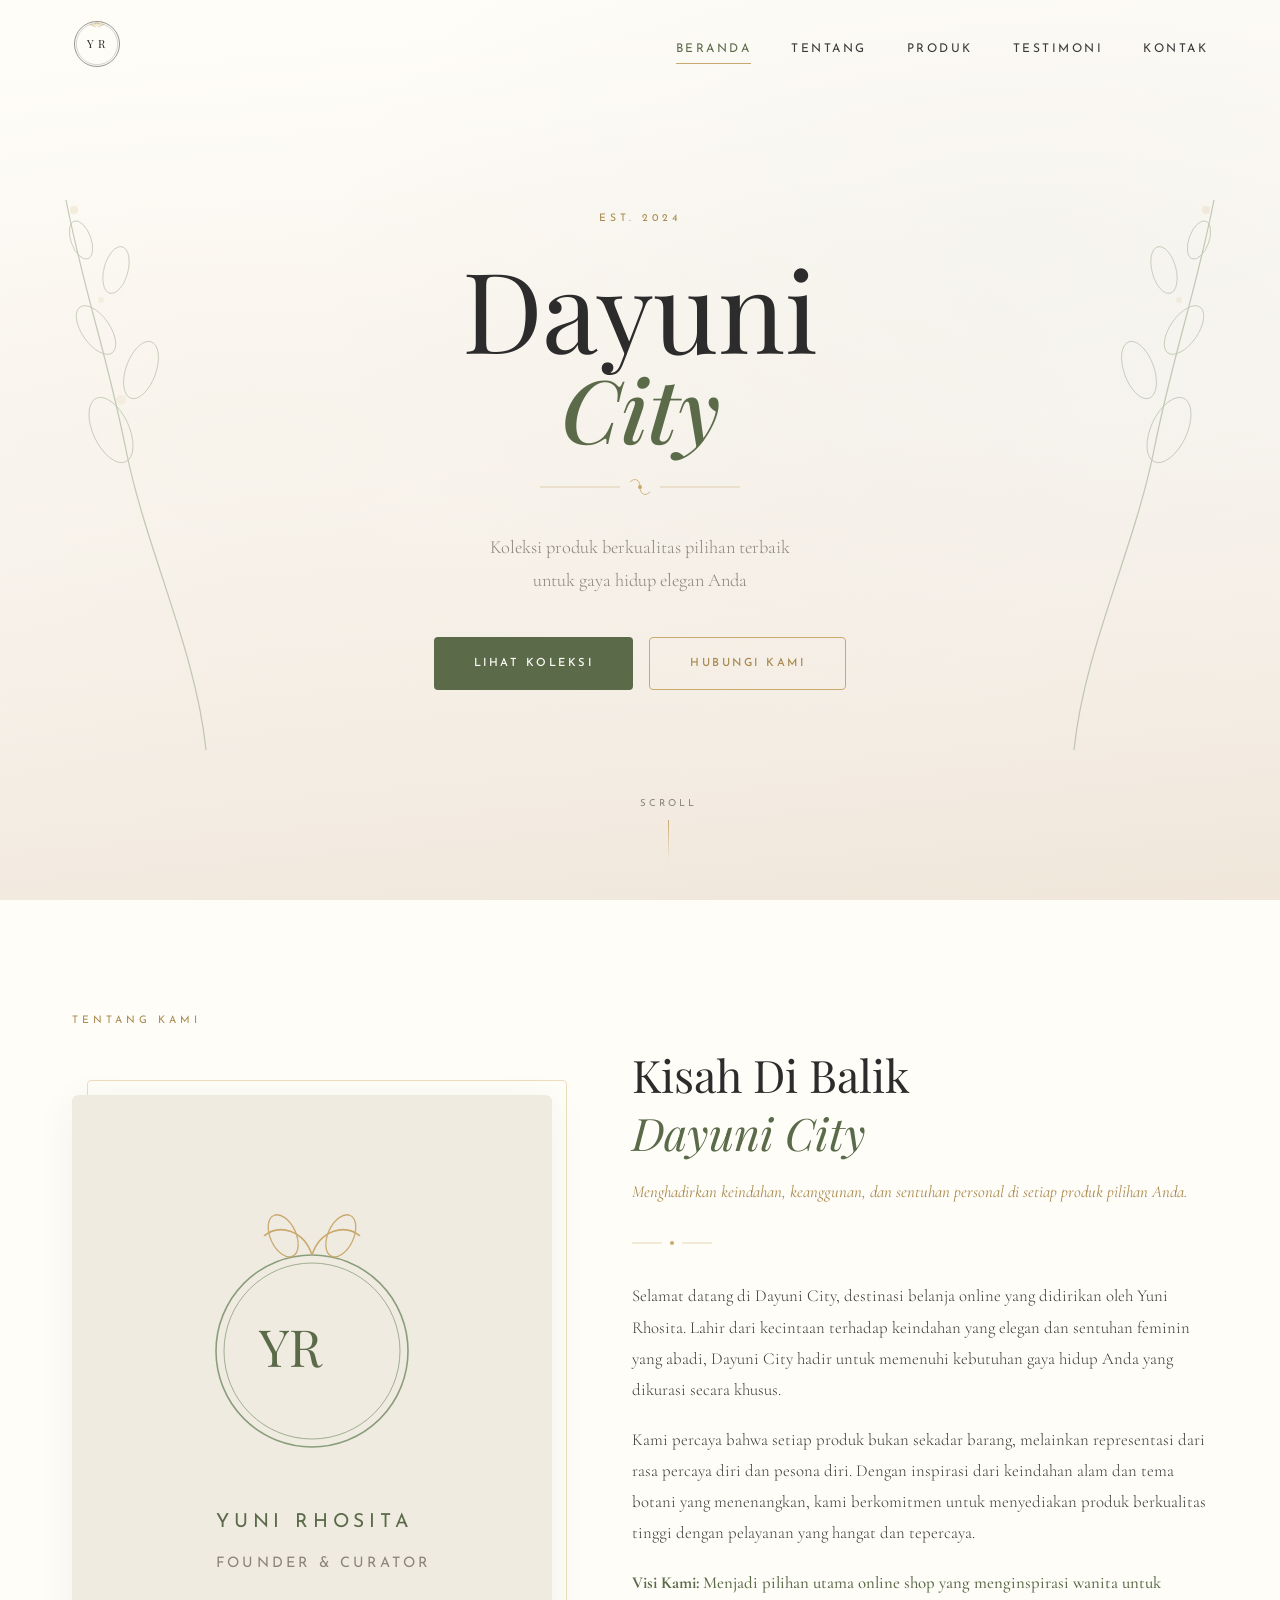
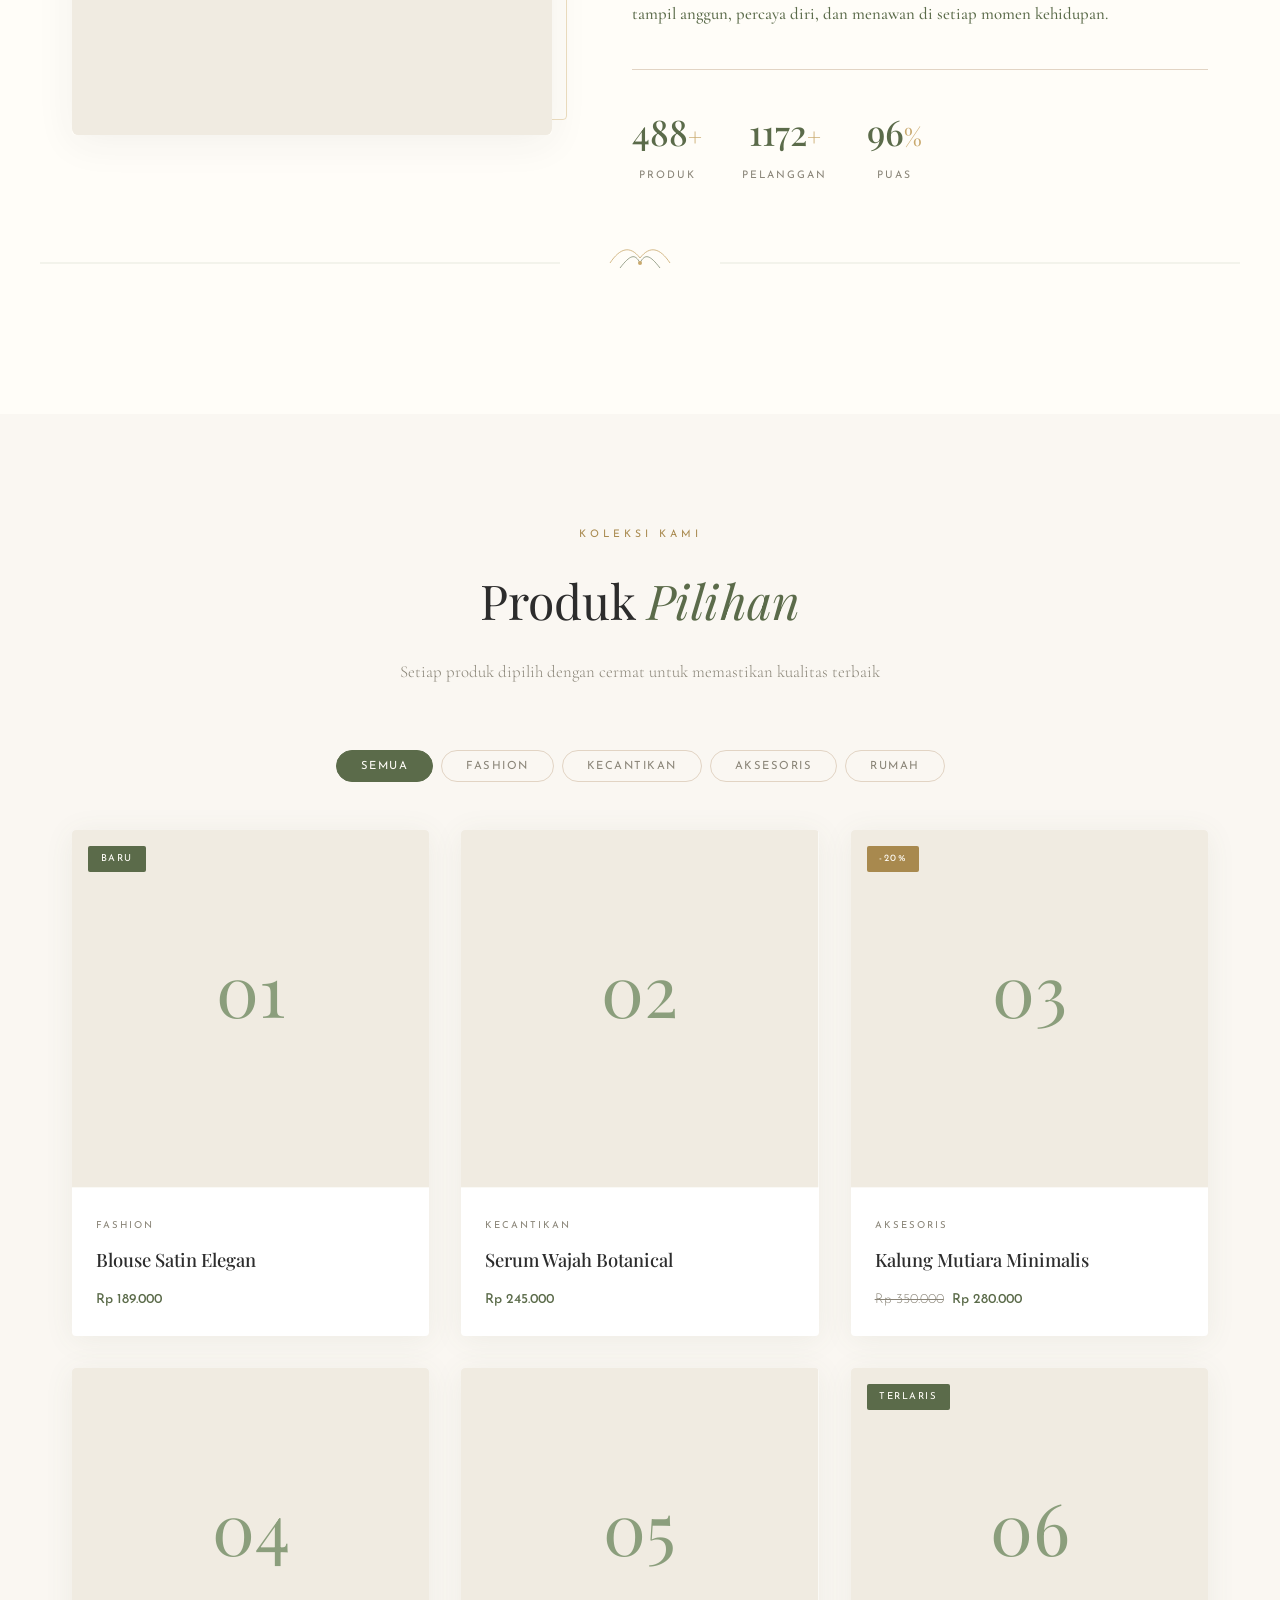
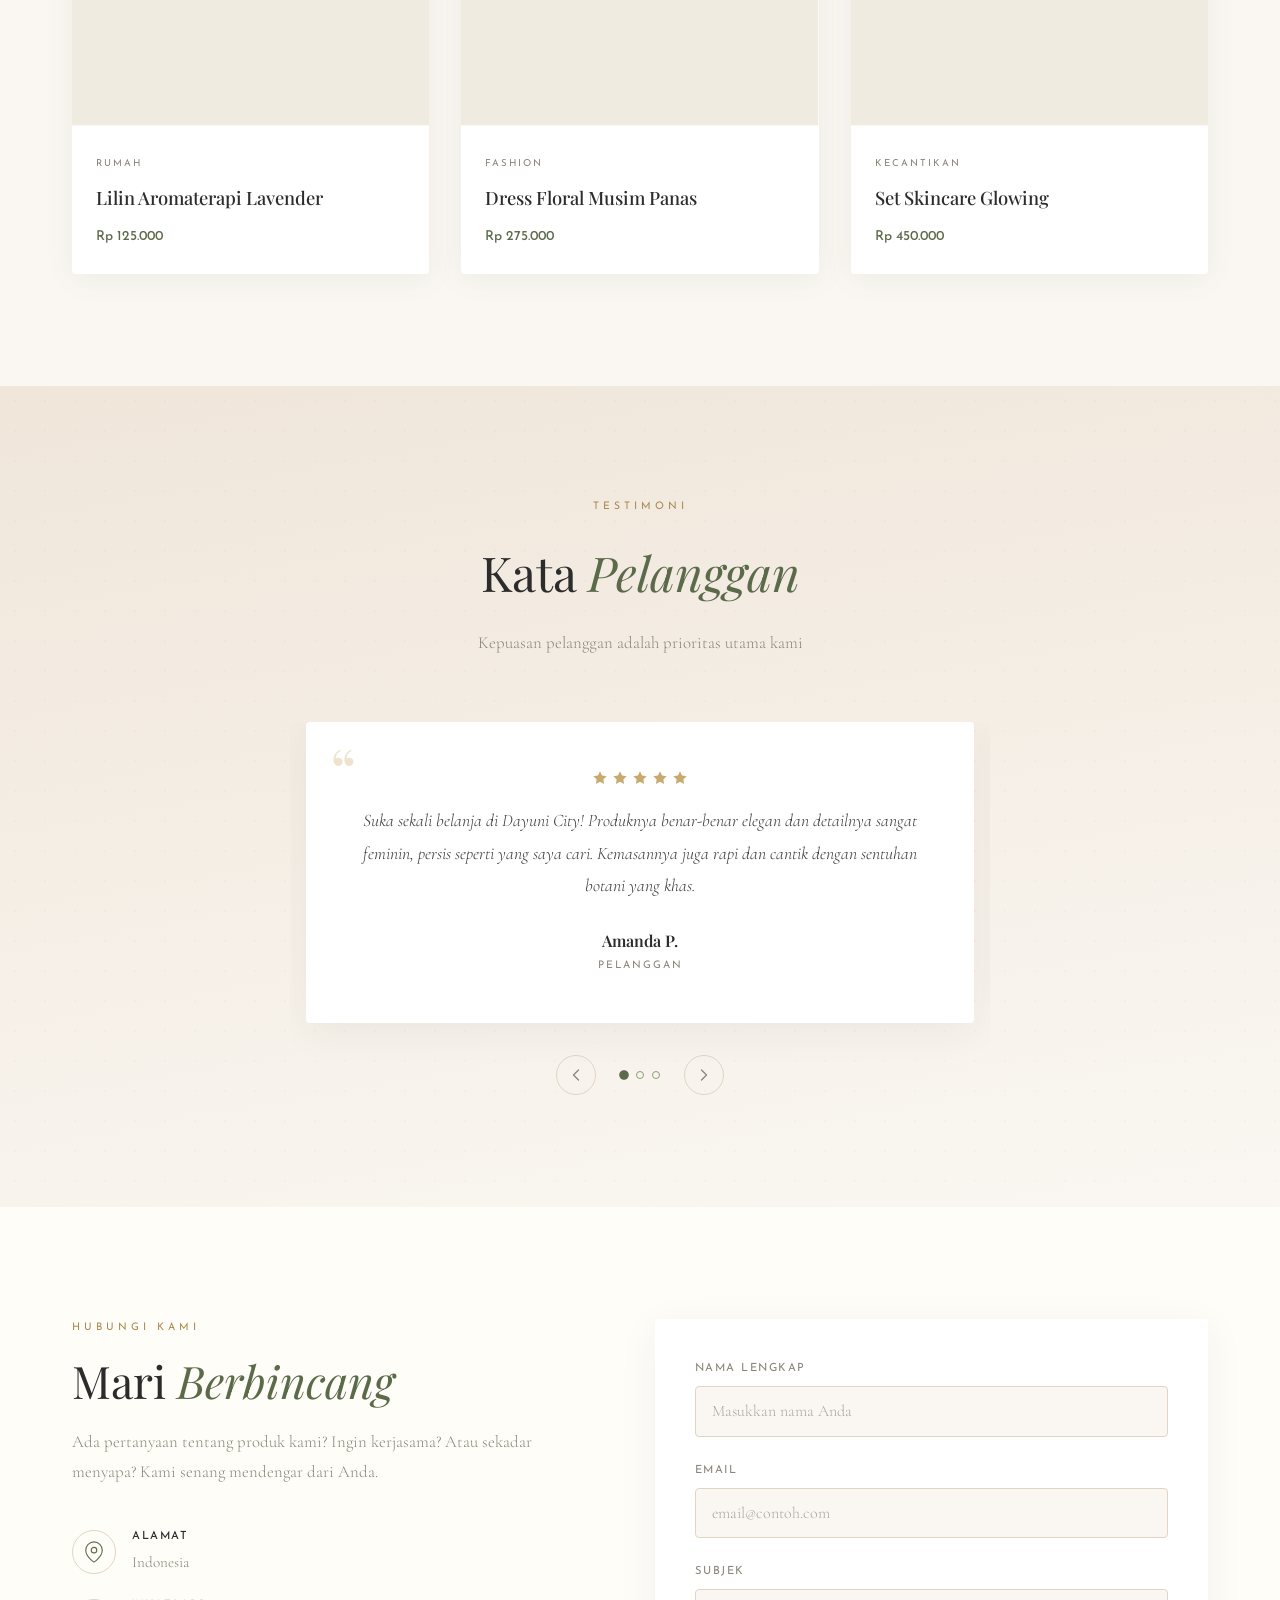
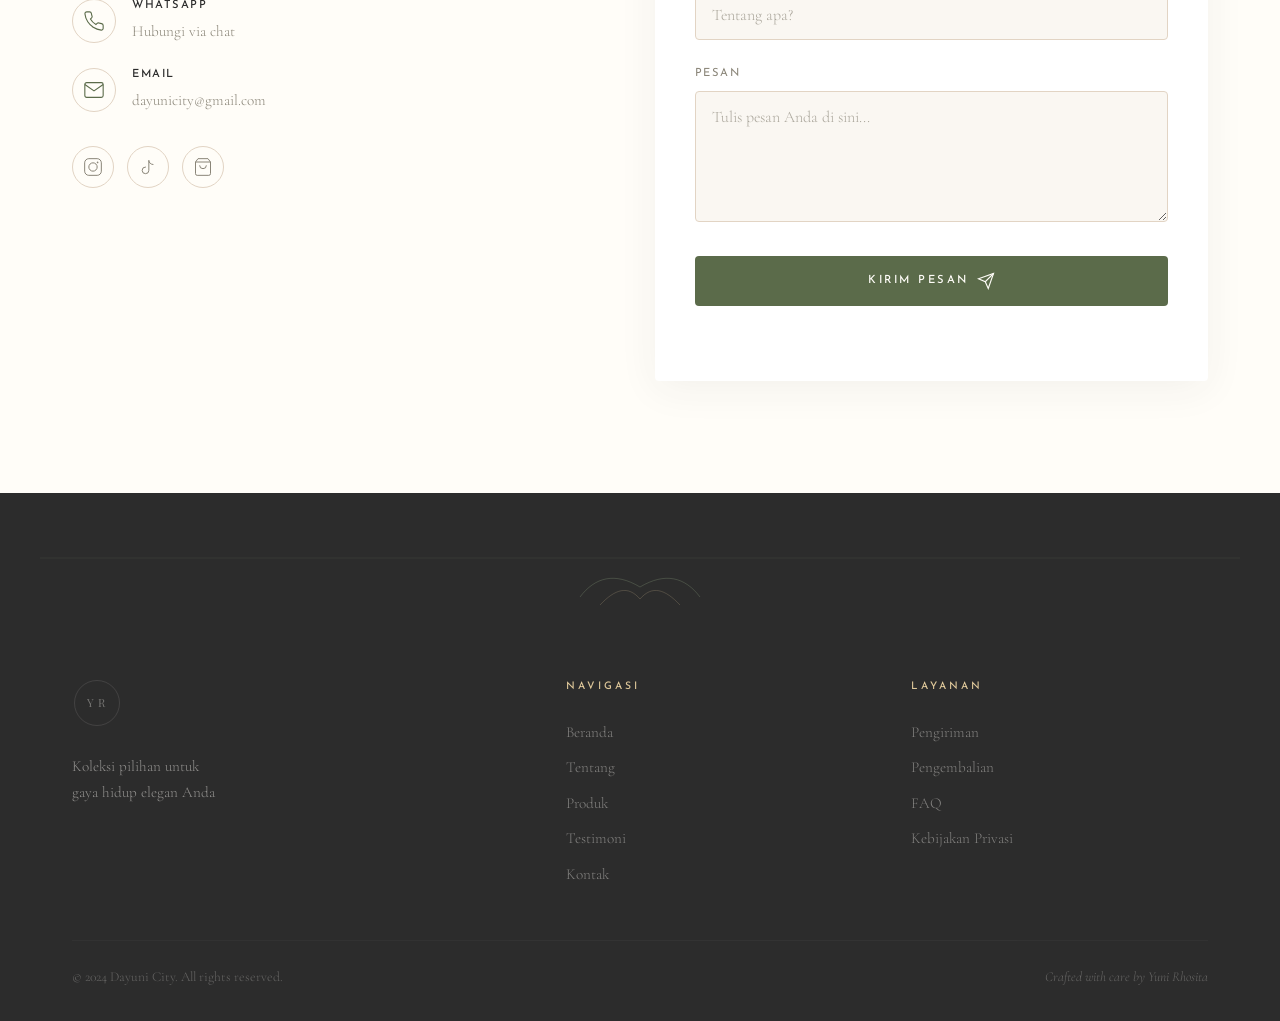
==== commit 5e9cb09d: "Update About text and testimonials with client content" ====
--- a/index.html
+++ b/index.html
@@ -148,9 +148,10 @@
 
         <div class="about-text-col reveal" style="--delay: 0.2s">
           <h2 class="about-heading">
-            Cerita di Balik<br>
+            Kisah Di Balik<br>
             <em>Dayuni City</em>
           </h2>
+          <p class="about-subtitle" style="font-family: var(--font-body); font-size: 1.05rem; font-style: italic; color: var(--gold-dark); margin-bottom: 1.2rem;">Menghadirkan keindahan, keanggunan, dan sentuhan personal di setiap produk pilihan Anda.</p>
           <div class="about-divider-small">
             <svg viewBox="0 0 80 8">
               <line x1="0" y1="4" x2="30" y2="4" stroke="var(--gold)" stroke-width="0.5"/>
@@ -159,10 +160,13 @@
             </svg>
           </div>
           <p class="about-text">
-            Dayuni City lahir dari passion Yuni Rhosita terhadap produk-produk berkualitas yang menginspirasi kehidupan sehari-hari. Dengan mata yang tajam untuk detail dan komitmen terhadap kualitas, setiap produk yang kami pilih merepresentasikan standar tertinggi.
+            Selamat datang di Dayuni City, destinasi belanja online yang didirikan oleh Yuni Rhosita. Lahir dari kecintaan terhadap keindahan yang elegan dan sentuhan feminin yang abadi, Dayuni City hadir untuk memenuhi kebutuhan gaya hidup Anda yang dikurasi secara khusus.
           </p>
           <p class="about-text">
-            Kami percaya bahwa belanja online seharusnya menjadi pengalaman yang menyenangkan — mulai dari menemukan produk yang tepat hingga menerima paket di depan pintu Anda. Itulah mengapa kami memastikan setiap langkah perjalanan belanja Anda bersama Dayuni City terasa istimewa.
+            Kami percaya bahwa setiap produk bukan sekadar barang, melainkan representasi dari rasa percaya diri dan pesona diri. Dengan inspirasi dari keindahan alam dan tema botani yang menenangkan, kami berkomitmen untuk menyediakan produk berkualitas tinggi dengan pelayanan yang hangat dan tepercaya.
+          </p>
+          <p class="about-text" style="font-weight: 500; color: var(--olive);">
+            <strong>Visi Kami:</strong> Menjadi pilihan utama online shop yang menginspirasi wanita untuk tampil anggun, percaya diri, dan menawan di setiap momen kehidupan.
           </p>
           <div class="about-stats">
             <div class="stat">
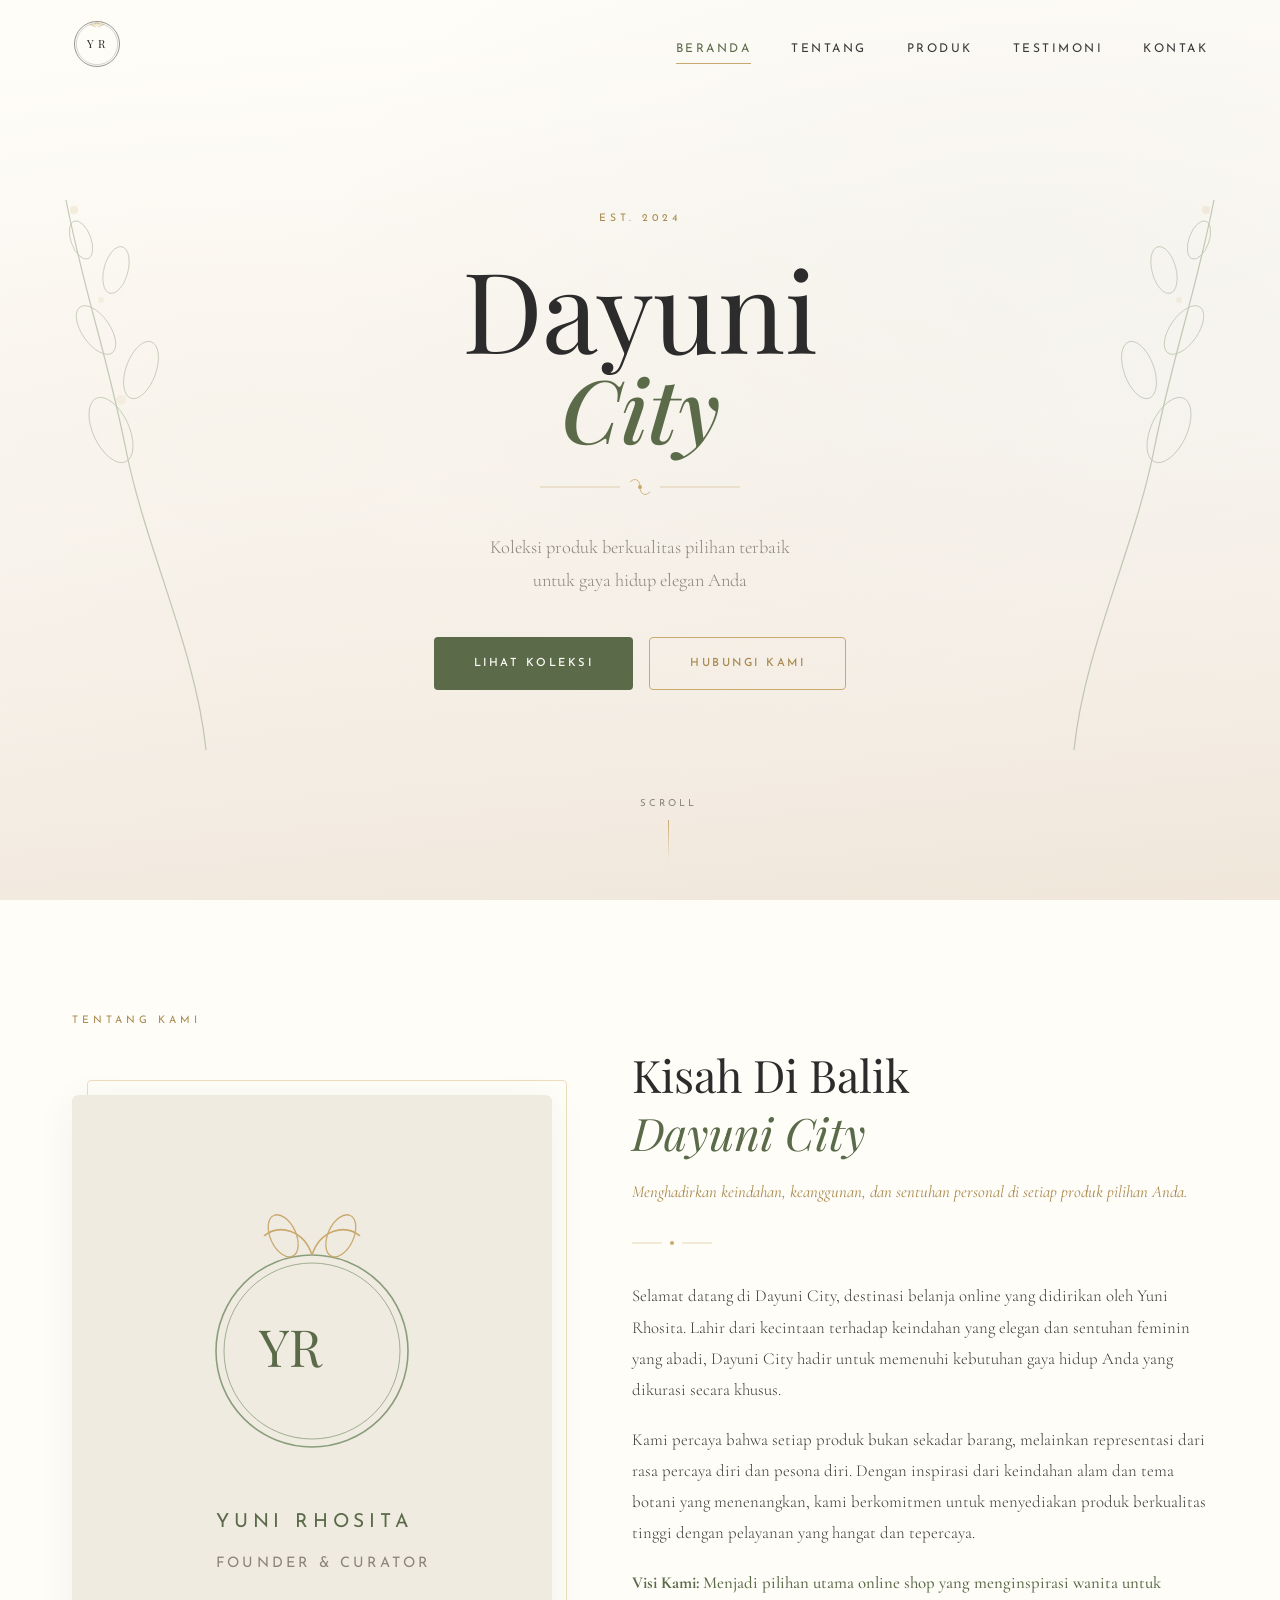
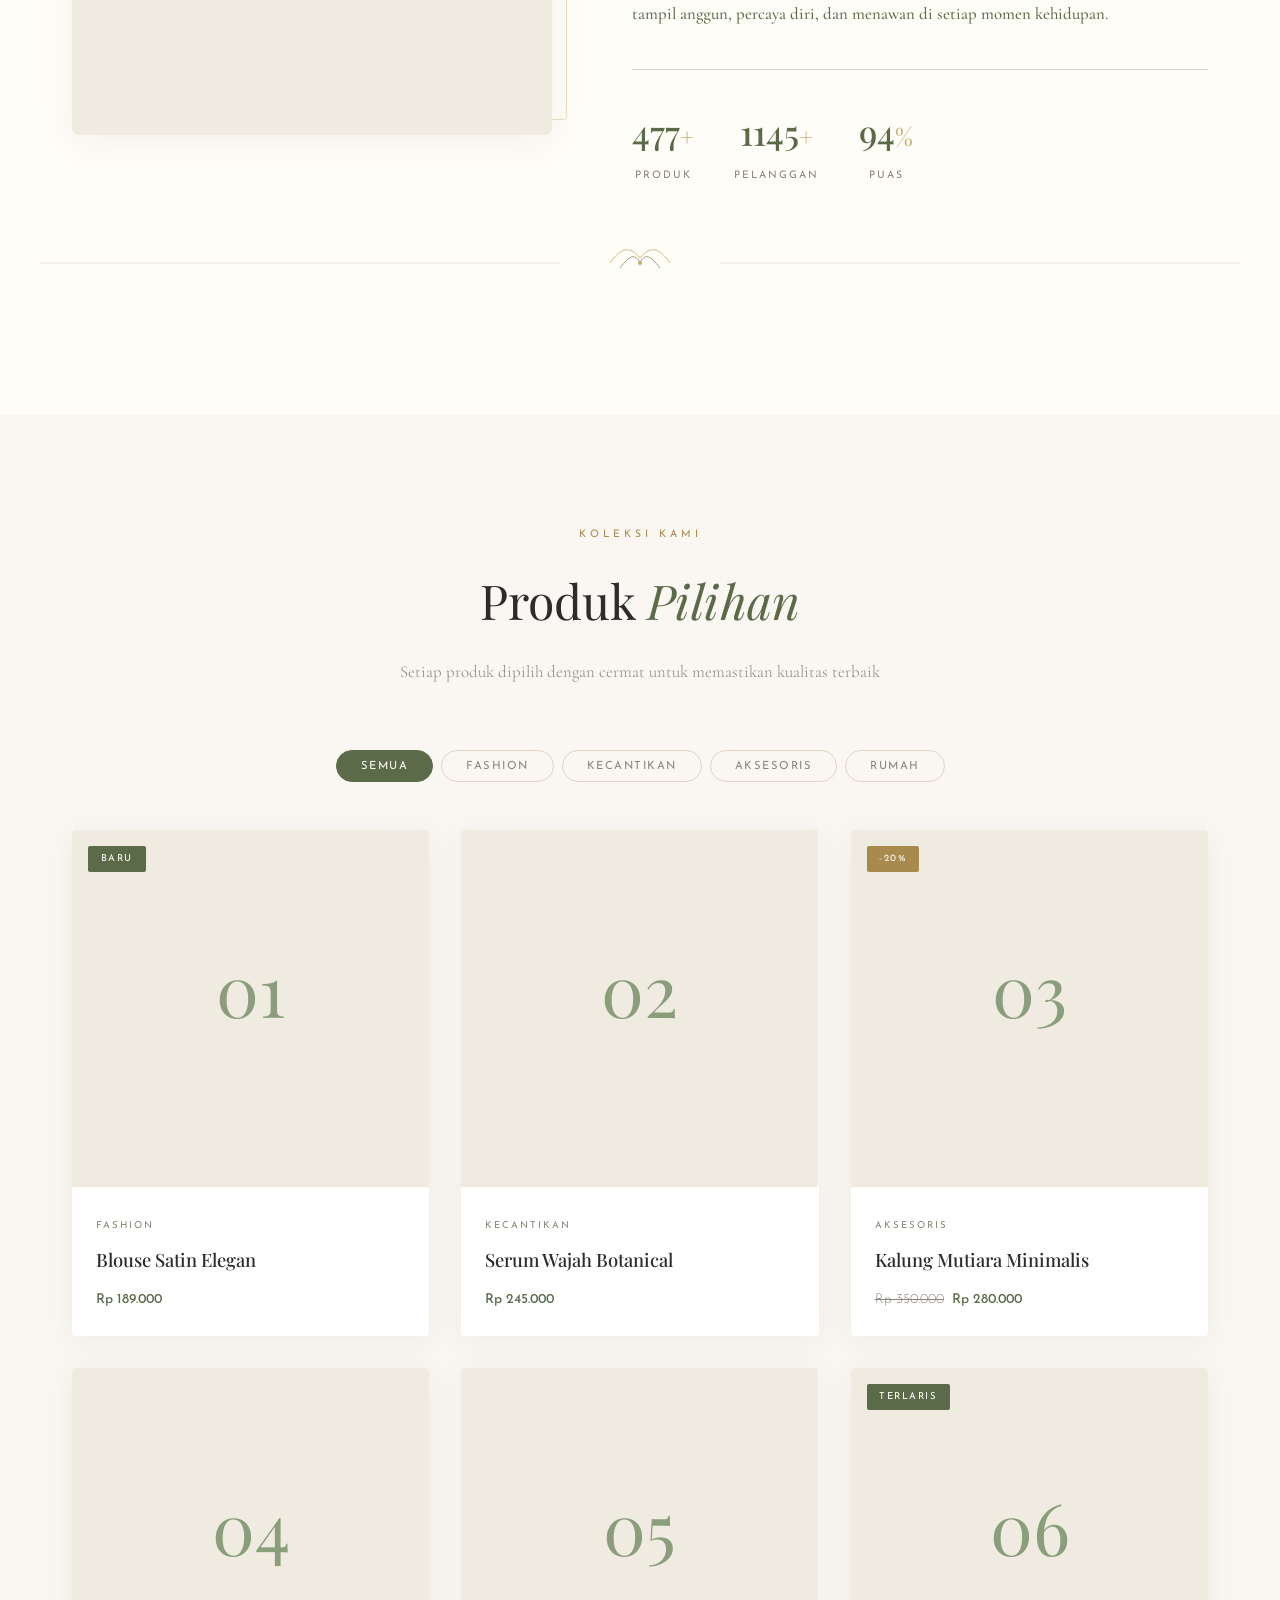
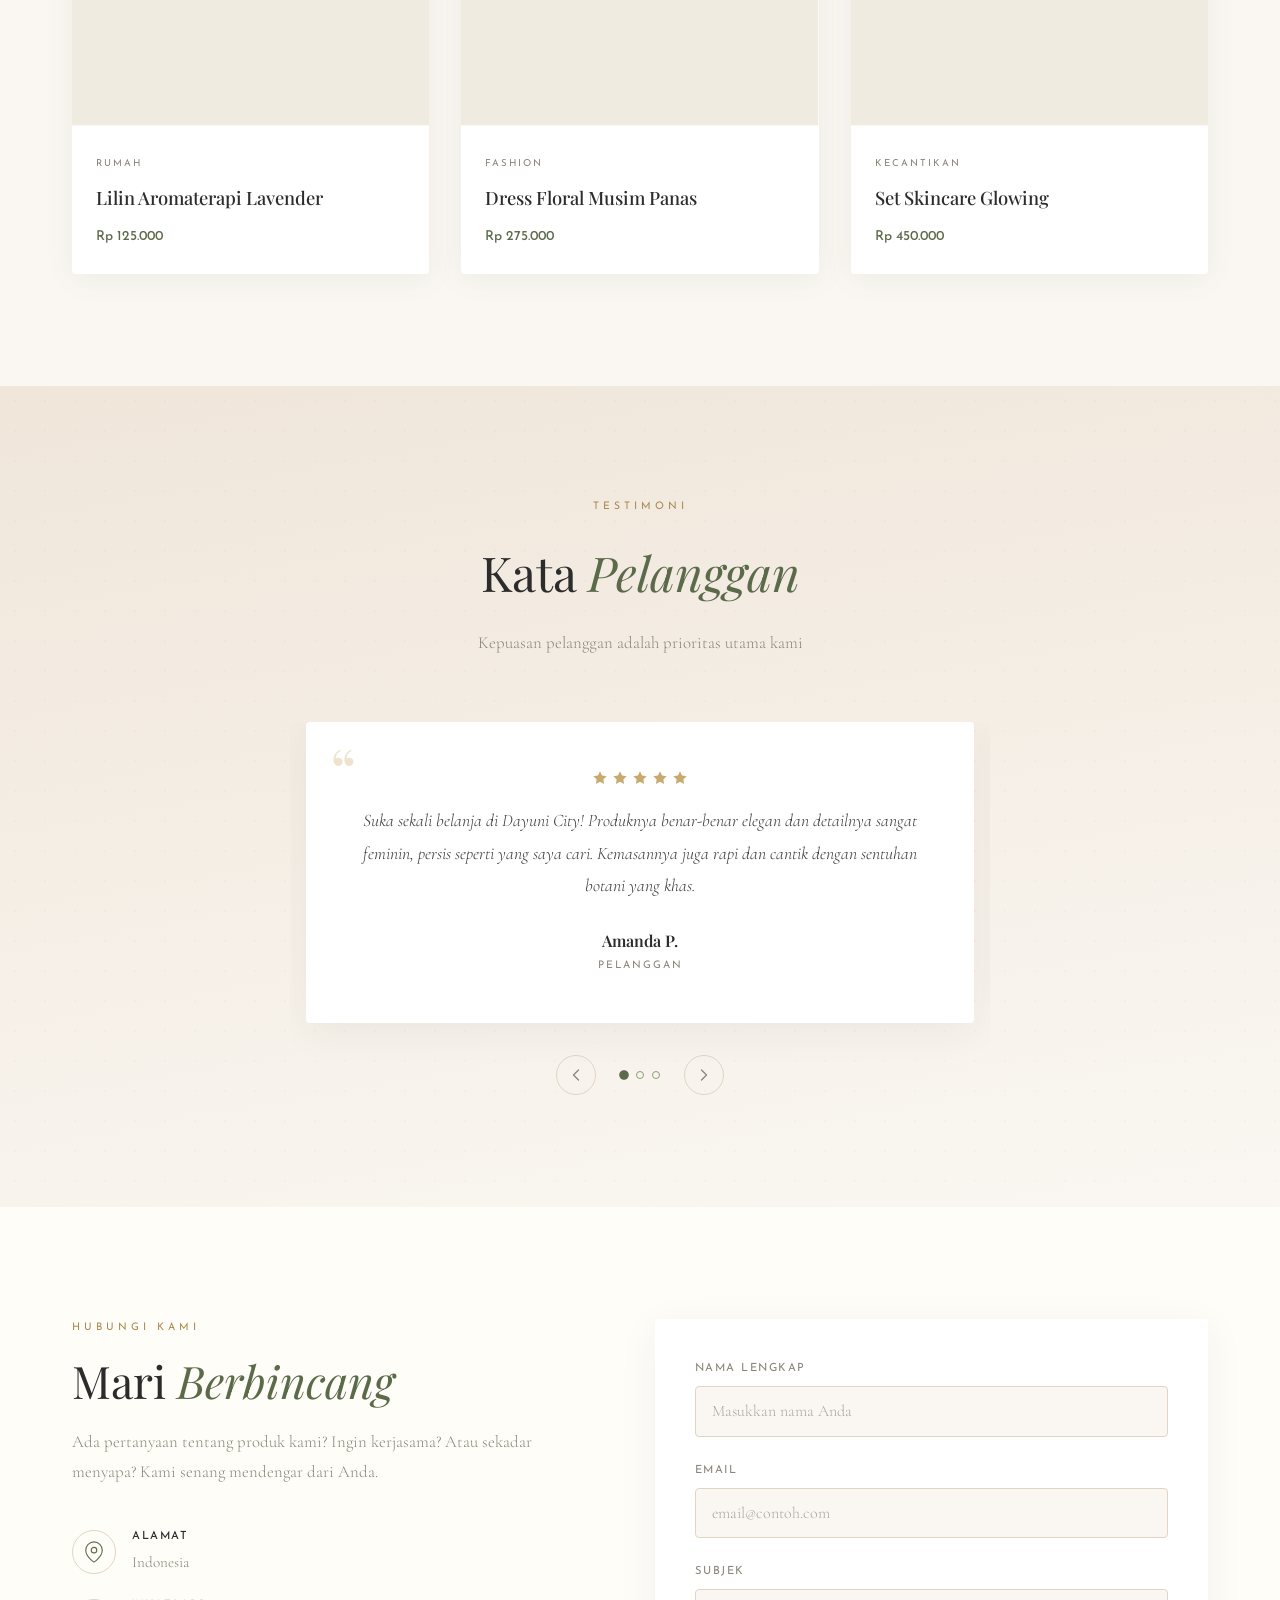
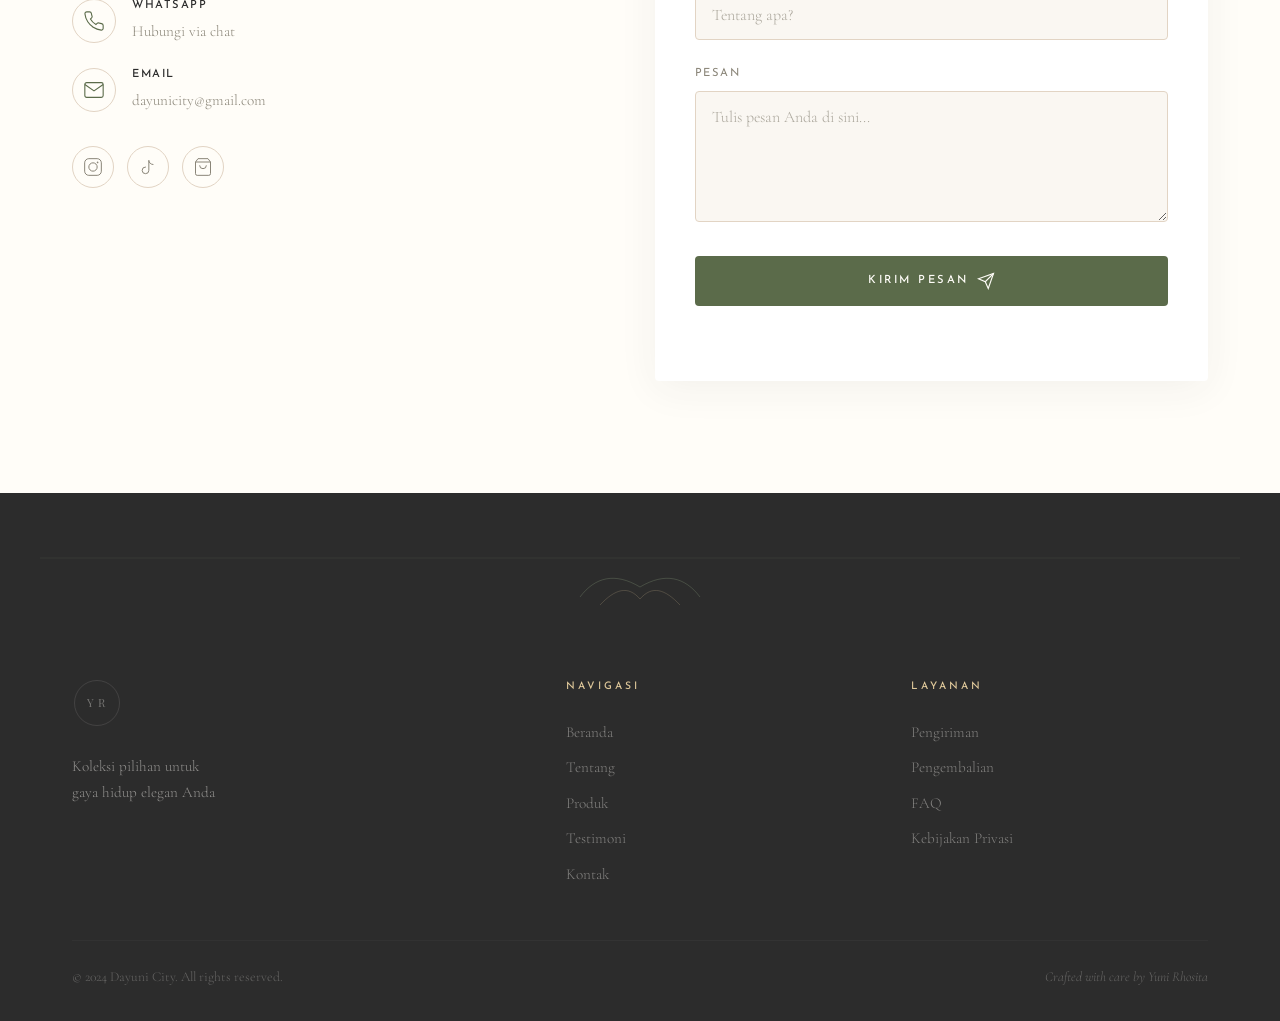
==== commit 2cd1b596: "Add TikTok link for @rhsta15_" ====
--- a/index.html
+++ b/index.html
@@ -398,7 +398,7 @@
             <a href="#" class="social-link" aria-label="Instagram">
               <svg viewBox="0 0 24 24" width="20" height="20"><rect x="2" y="2" width="20" height="20" rx="5" ry="5" fill="none" stroke="currentColor" stroke-width="1.2"/><circle cx="12" cy="12" r="5" fill="none" stroke="currentColor" stroke-width="1.2"/><circle cx="17.5" cy="6.5" r="1" fill="currentColor"/></svg>
             </a>
-            <a href="#" class="social-link" aria-label="TikTok">
+            <a href="https://tiktok.com/@rhsta15_" target="_blank" rel="noopener" class="social-link" aria-label="TikTok">
               <svg viewBox="0 0 24 24" width="20" height="20"><path d="M9 12a4 4 0 104 4V4a5 5 0 005 5" fill="none" stroke="currentColor" stroke-width="1.2" stroke-linecap="round" stroke-linejoin="round"/></svg>
             </a>
             <a href="#" class="social-link" aria-label="Shopee">
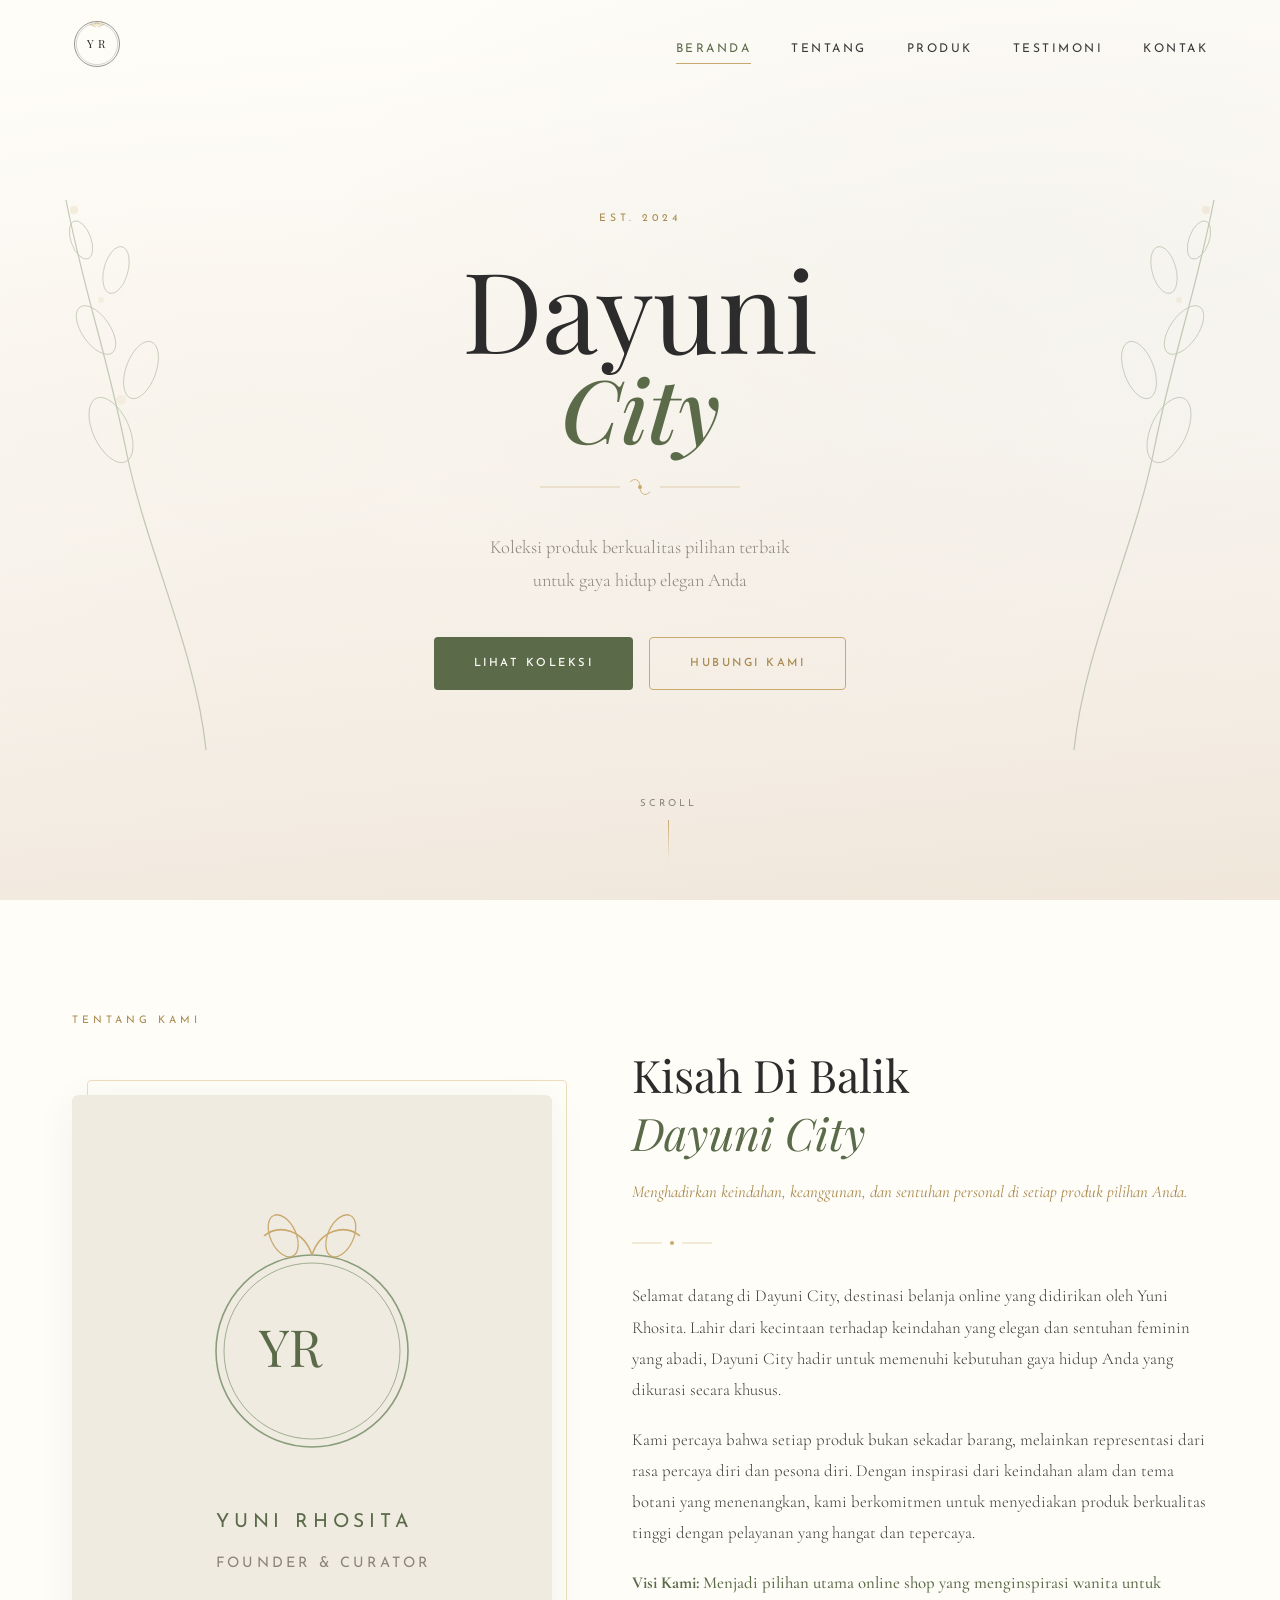
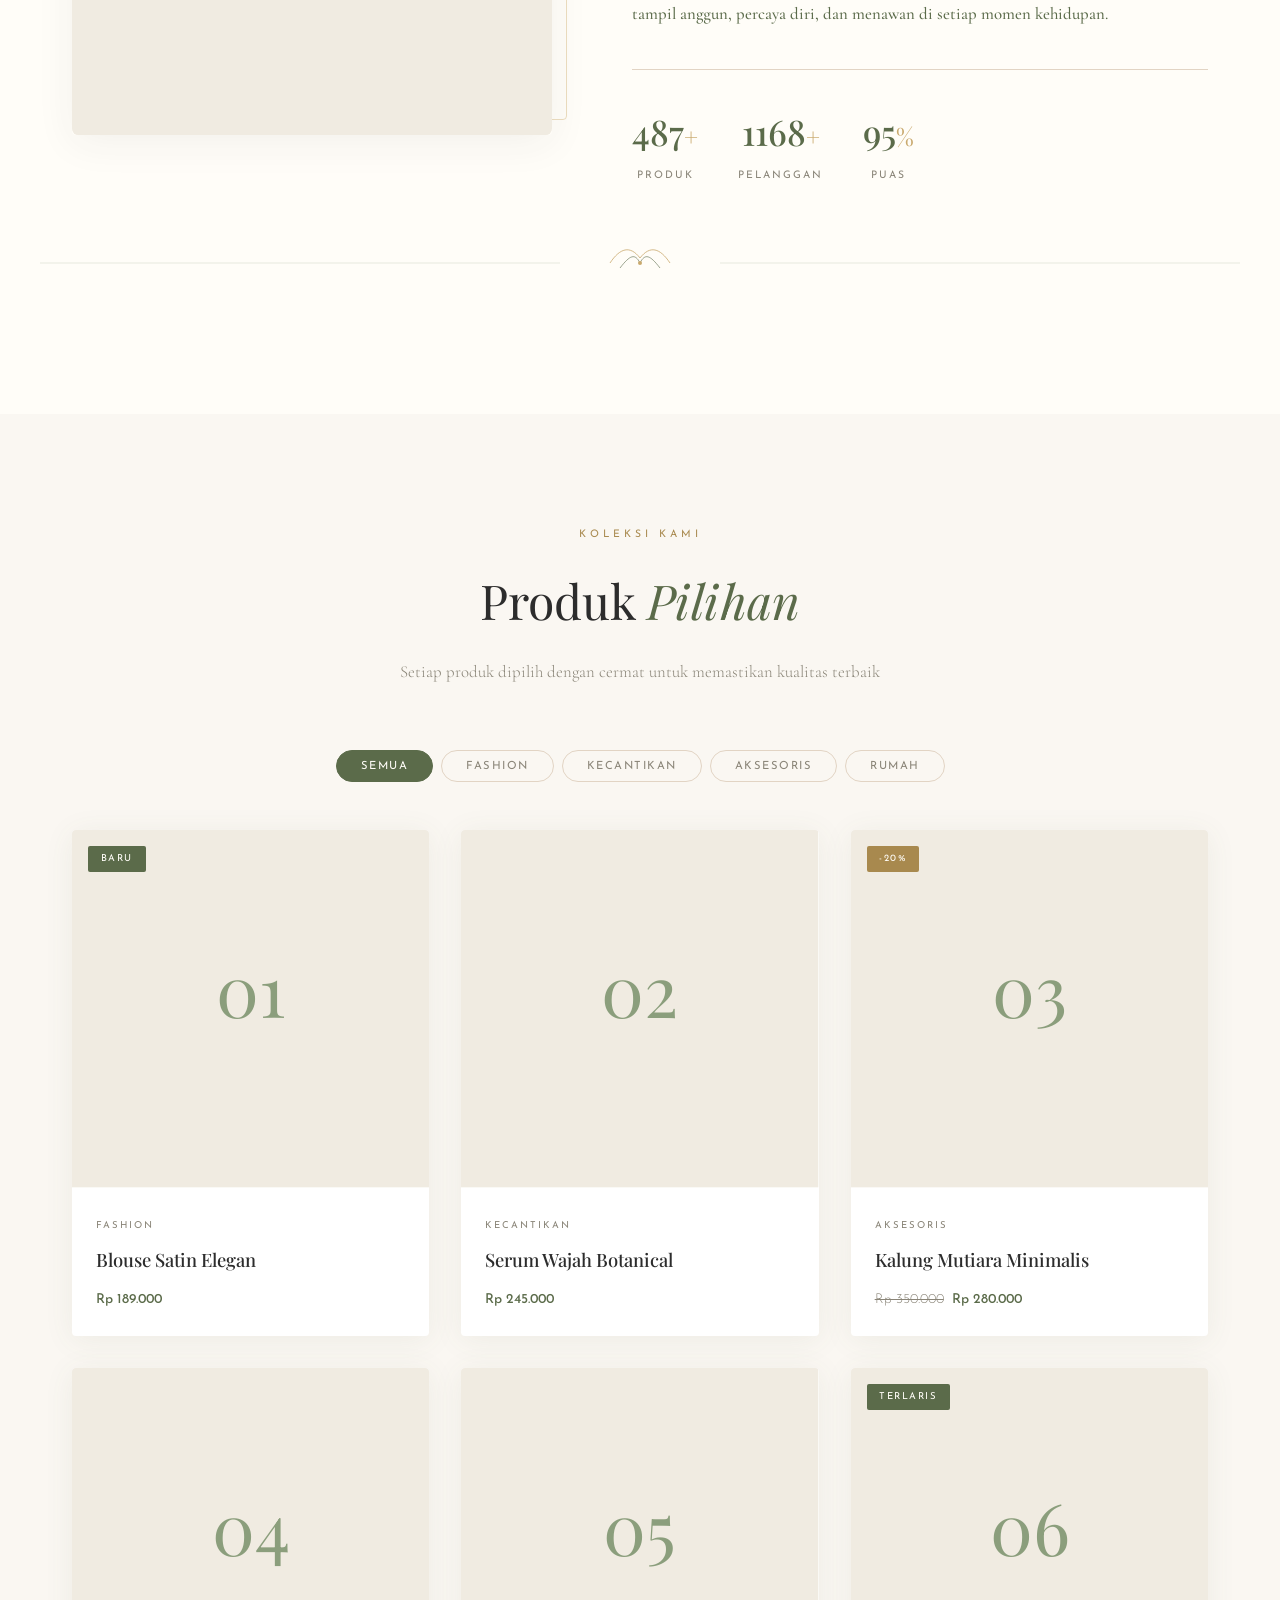
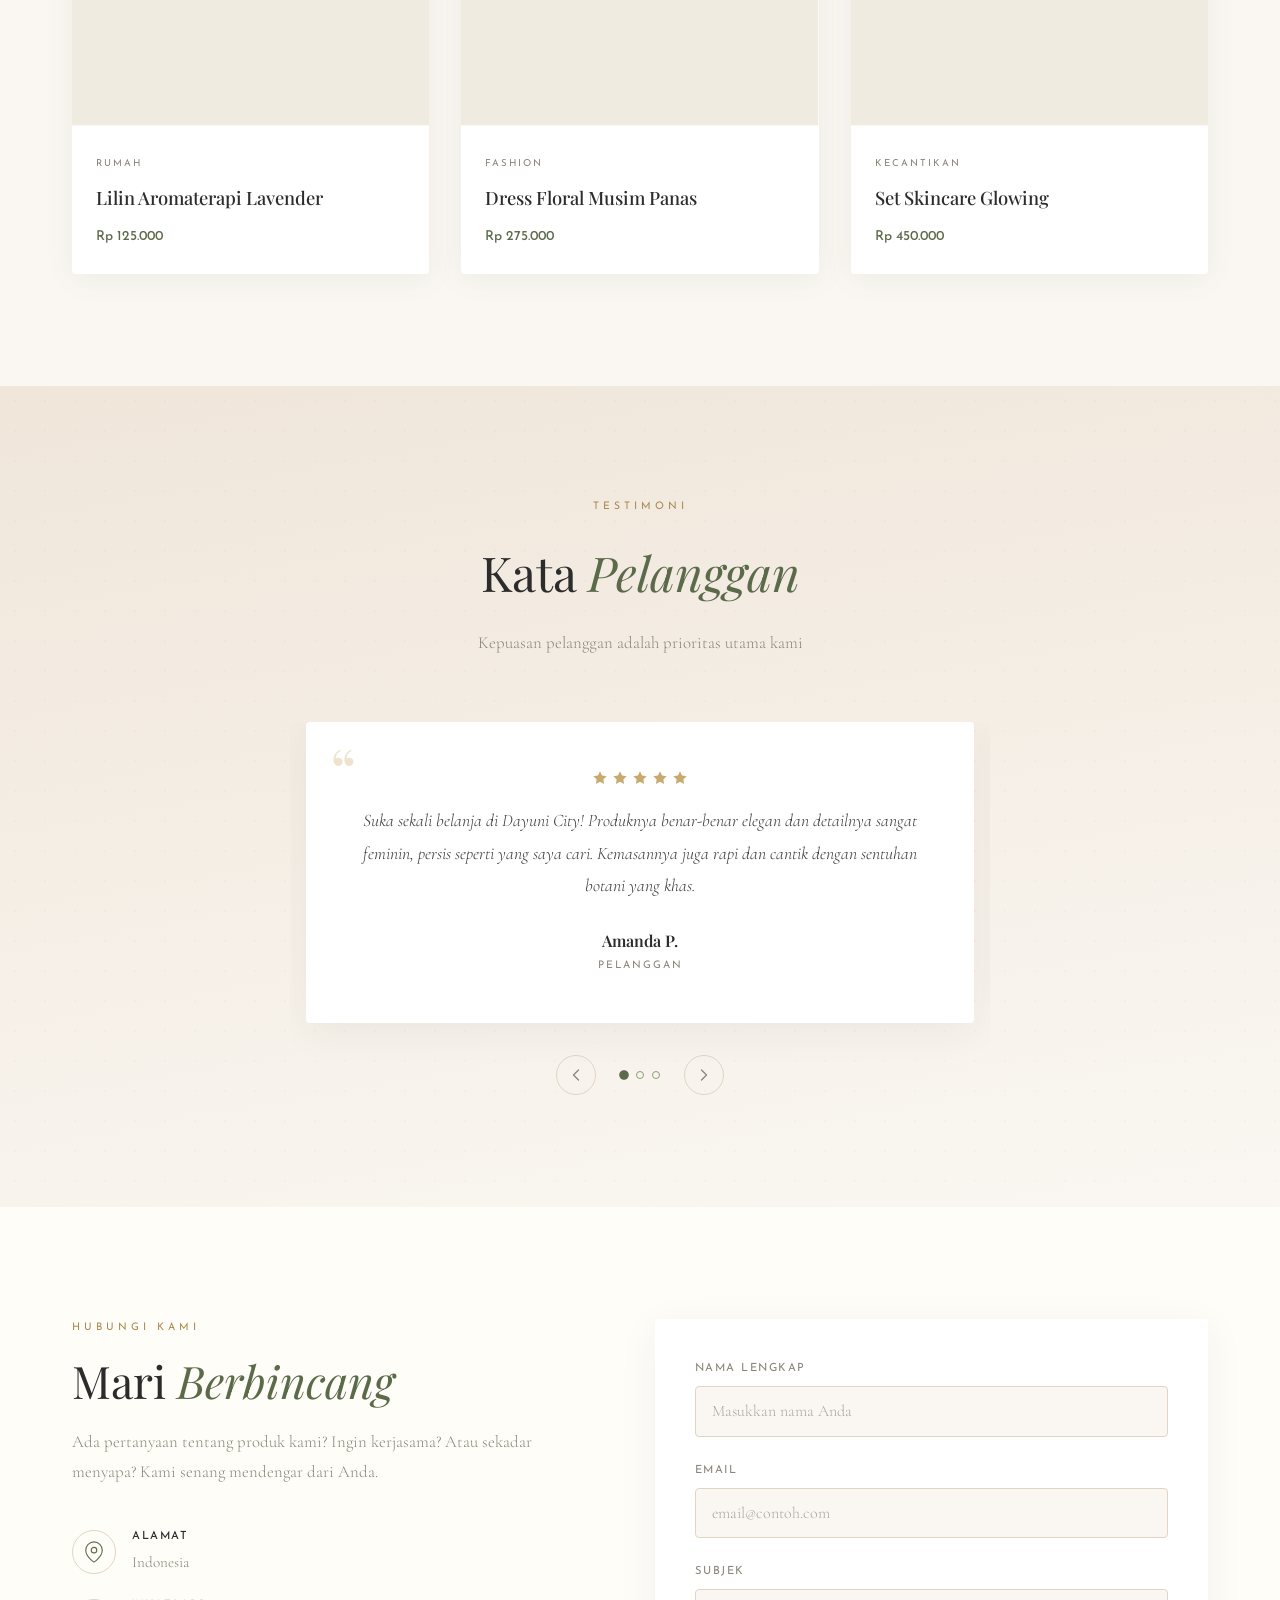
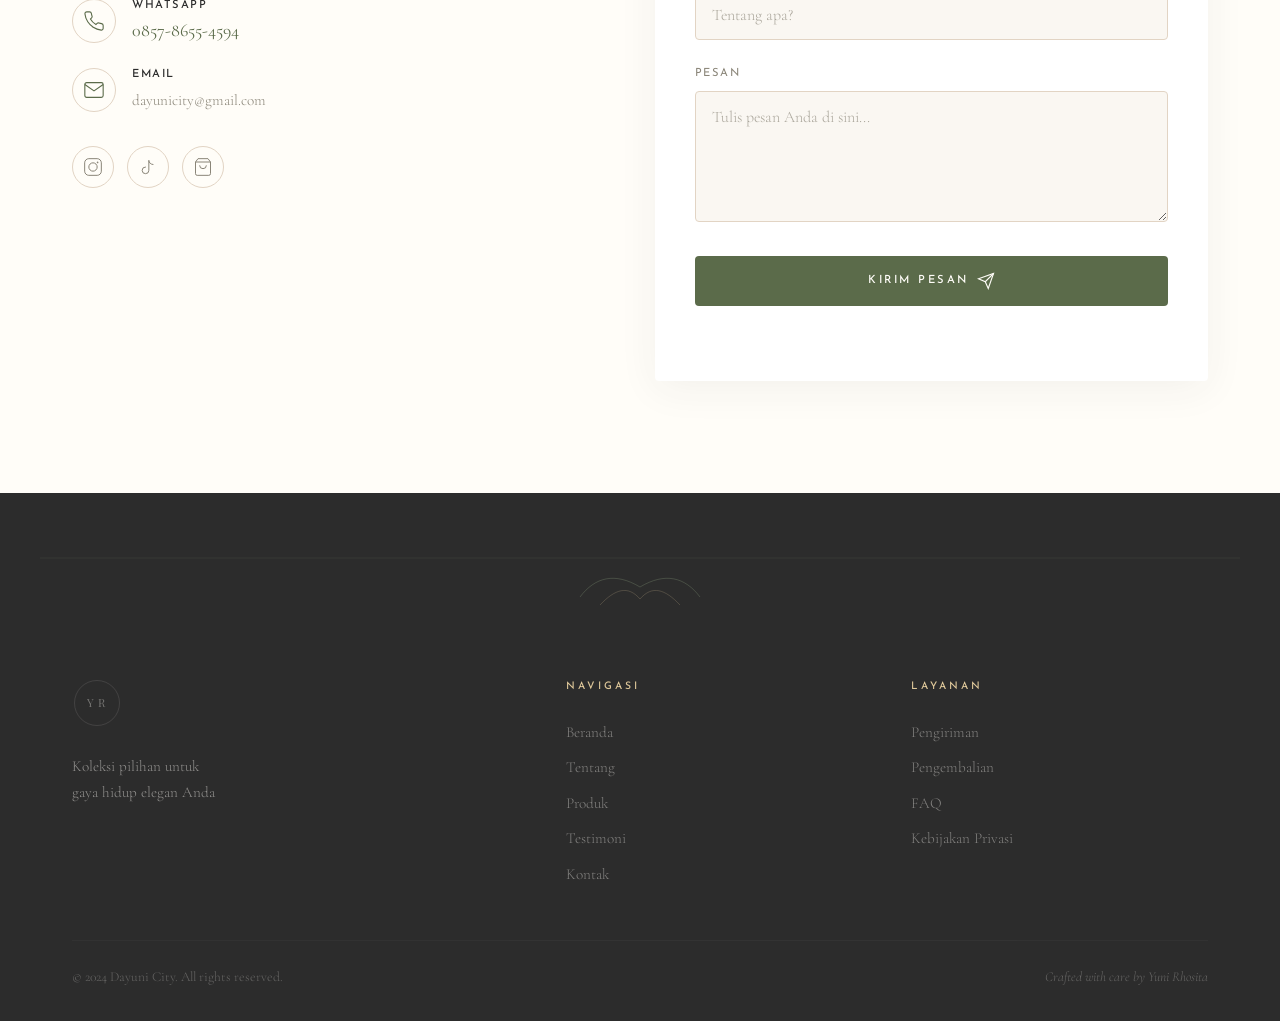
==== commit 020d1f64: "Add WhatsApp contact number" ====
--- a/index.html
+++ b/index.html
@@ -380,7 +380,7 @@
               </div>
               <div>
                 <strong>WhatsApp</strong>
-                <span>Hubungi via chat</span>
+                <a href="https://wa.me/6285786554594" target="_blank" rel="noopener" style="color: var(--olive); text-decoration: none;">0857-8655-4594</a>
               </div>
             </div>
             <div class="contact-item">
